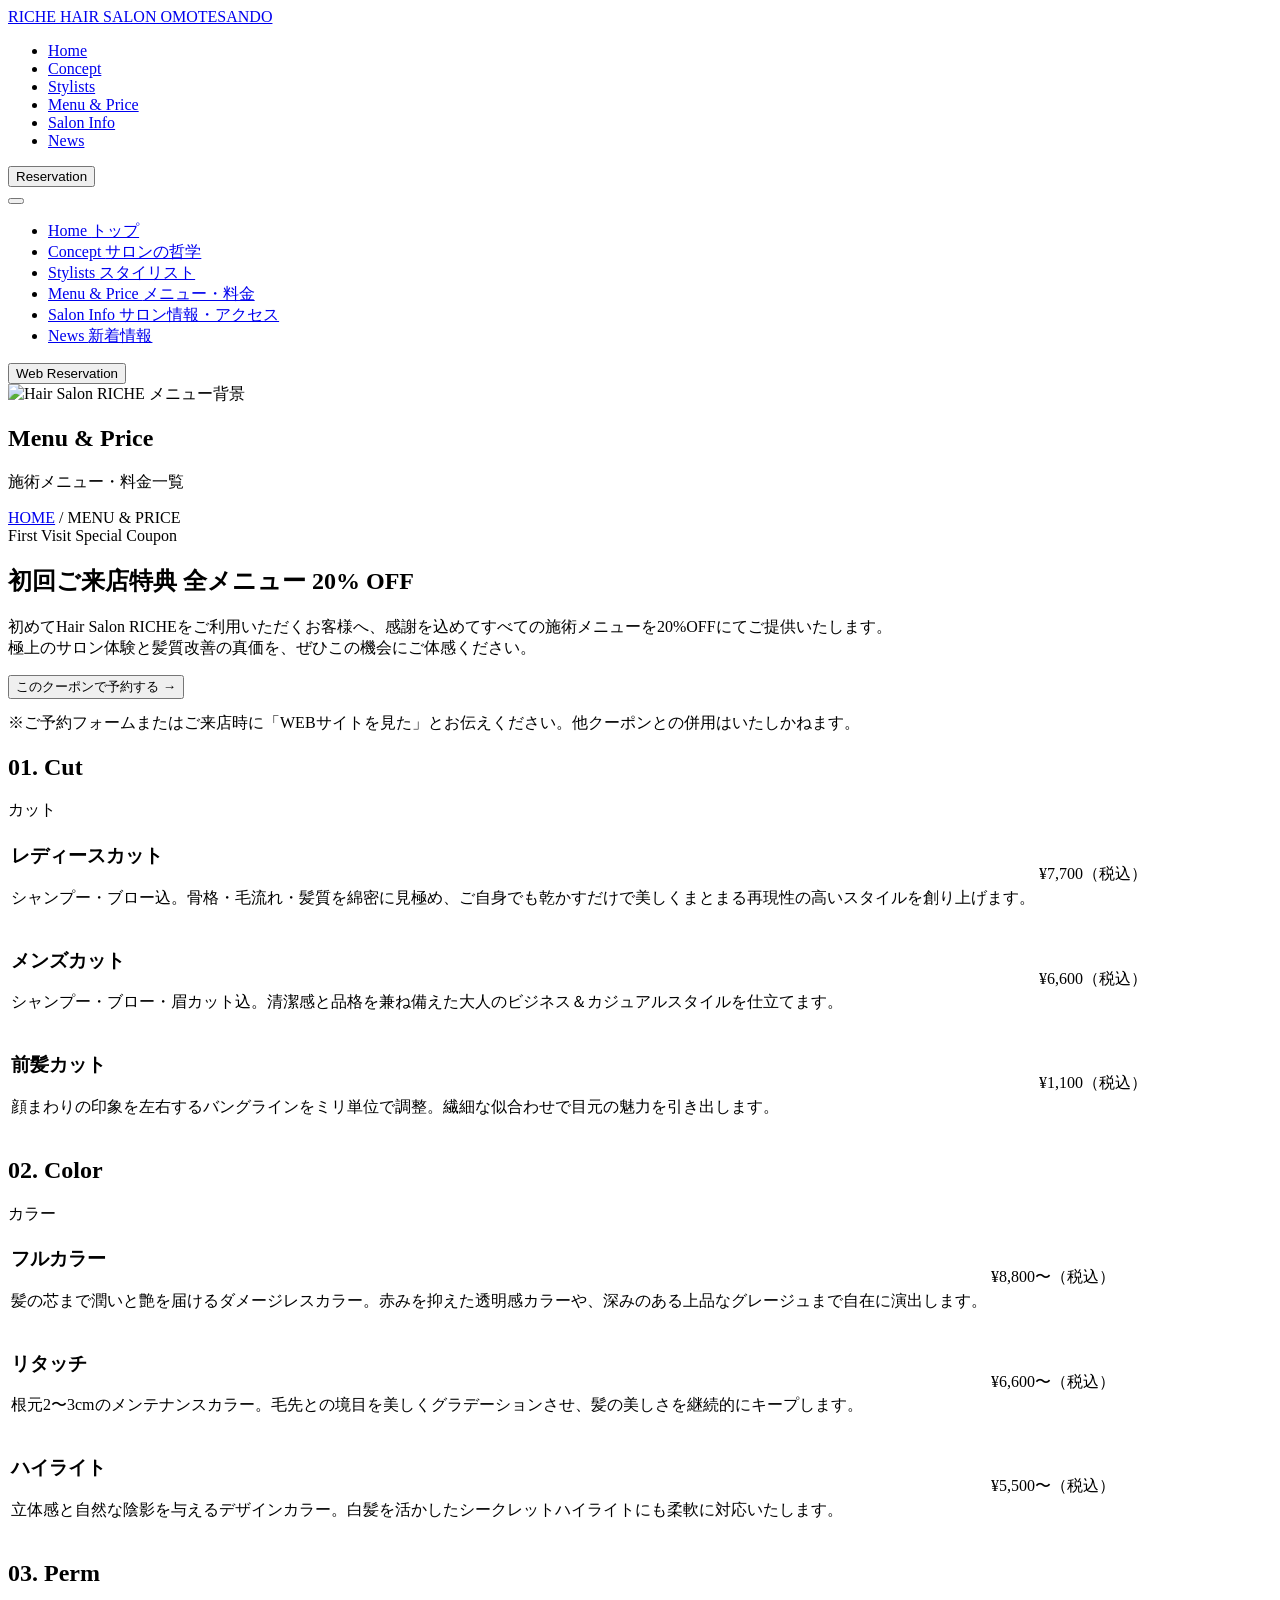
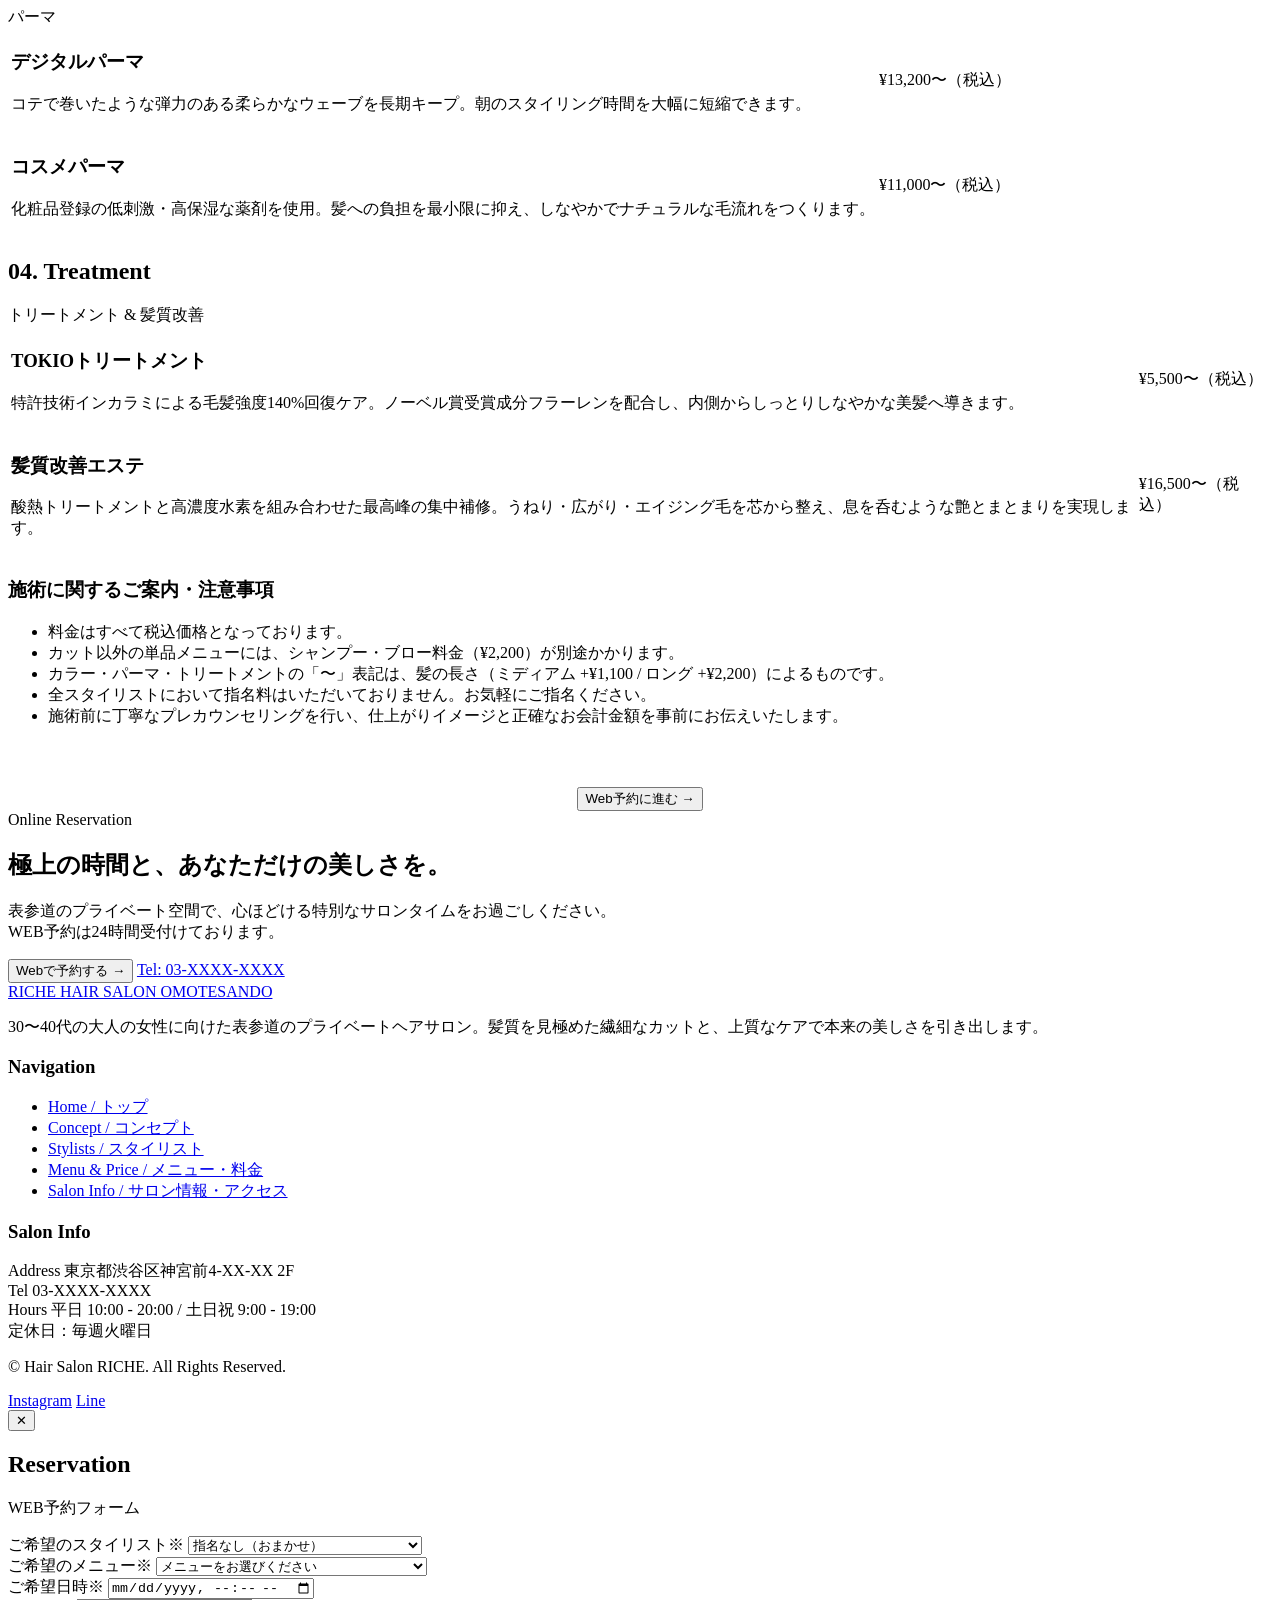
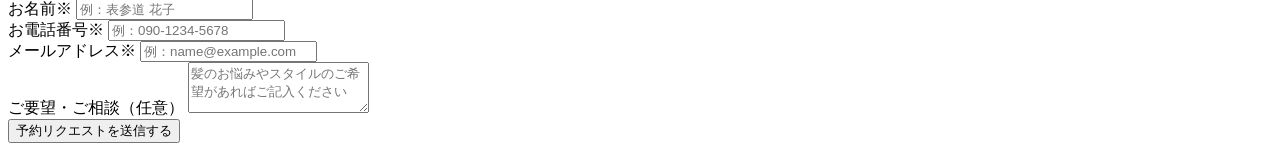
==== menu.html @ c1a80ff1 "Add files via upload" ====
<!DOCTYPE html>
<html lang="ja">
<head>
  <meta charset="UTF-8">
  <meta name="viewport" content="width=device-width, initial-scale=1.0">
  <title>Menu & Price（メニュー・料金） | Hair Salon RICHE 表参道</title>
  <meta name="description" content="表参道の美容サロン『Hair Salon RICHE』のメニュー・料金表です。レディースカット、透明感カラー、ダメージレスパーマ、髪質改善トリートメントなど。初回限定20%OFFクーポンをご用意しております。">

  <!-- Google Fonts -->
  <link rel="preconnect" href="https://fonts.googleapis.com">
  <link rel="preconnect" href="https://fonts.gstatic.com" crossorigin>
  <link href="https://fonts.googleapis.com/css2?family=Cormorant+Garamond:ital,wght@0,300;0,400;0,500;0,600;1,400&family=Noto+Serif+JP:wght@300;400;500;600&display=swap" rel="stylesheet">

  <!-- Stylesheet -->
  <link rel="stylesheet" href="css/style.css">
</head>
<body>

  <!-- Site Header -->
  <header class="site-header header-solid">
    <div class="container header-container">
      <a href="index.html" class="brand-logo" aria-label="Hair Salon RICHE トップページ">
        <span class="brand-name">RICHE</span>
        <span class="brand-location">HAIR SALON OMOTESANDO</span>
      </a>

      <!-- Desktop Nav -->
      <nav class="desktop-nav" aria-label="メインナビゲーション">
        <ul class="nav-list">
          <li><a href="index.html" class="nav-link">Home</a></li>
          <li><a href="index.html#concept" class="nav-link">Concept</a></li>
          <li><a href="index.html#stylists" class="nav-link">Stylists</a></li>
          <li><a href="menu.html" class="nav-link is-active">Menu & Price</a></li>
          <li><a href="salon.html" class="nav-link">Salon Info</a></li>
          <li><a href="index.html#news" class="nav-link">News</a></li>
        </ul>
        <button type="button" class="btn-header-reserve js-open-reserve">
          Reservation
        </button>
      </nav>

      <!-- Mobile Hamburger Button -->
      <button type="button" class="hamburger" aria-label="メニューを開く" aria-expanded="false">
        <span class="hamburger-line"></span>
        <span class="hamburger-line"></span>
        <span class="hamburger-line"></span>
      </button>
    </div>
  </header>

  <!-- Mobile Navigation Drawer -->
  <div class="mobile-nav" aria-label="モバイルナビゲーション">
    <ul class="mobile-nav-list">
      <li class="mobile-nav-item">
        <a href="index.html" class="mobile-nav-link">
          Home
          <span class="ja-sub">トップ</span>
        </a>
      </li>
      <li class="mobile-nav-item">
        <a href="index.html#concept" class="mobile-nav-link">
          Concept
          <span class="ja-sub">サロンの哲学</span>
        </a>
      </li>
      <li class="mobile-nav-item">
        <a href="index.html#stylists" class="mobile-nav-link">
          Stylists
          <span class="ja-sub">スタイリスト</span>
        </a>
      </li>
      <li class="mobile-nav-item">
        <a href="menu.html" class="mobile-nav-link">
          Menu & Price
          <span class="ja-sub">メニュー・料金</span>
        </a>
      </li>
      <li class="mobile-nav-item">
        <a href="salon.html" class="mobile-nav-link">
          Salon Info
          <span class="ja-sub">サロン情報・アクセス</span>
        </a>
      </li>
      <li class="mobile-nav-item">
        <a href="index.html#news" class="mobile-nav-link">
          News
          <span class="ja-sub">新着情報</span>
        </a>
      </li>
    </ul>
    <button type="button" class="btn-gold mobile-nav-reserve js-open-reserve">
      Web Reservation
    </button>
  </div>

  <main>
    <!-- Page Hero Header -->
    <section class="page-hero">
      <div class="page-hero-bg">
        <img src="https://images.unsplash.com/photo-1522337360788-8b13dee7a37e?auto=format&fit=crop&w=1920&q=80" alt="Hair Salon RICHE メニュー背景">
      </div>
      <div class="page-hero-overlay"></div>
      <div class="container page-hero-content">
        <h1 class="page-hero-title">Menu & Price</h1>
        <p class="page-hero-sub">施術メニュー・料金一覧</p>
        <div class="breadcrumb">
          <a href="index.html">HOME</a>
          <span class="breadcrumb-separator">/</span>
          <span>MENU & PRICE</span>
        </div>
      </div>
    </section>

    <!-- Main Content Section -->
    <section class="section">
      <div class="container-narrow">

        <!-- First Visit Coupon Banner -->
        <div class="coupon-banner reveal-on-scroll">
          <span class="coupon-tag">First Visit Special Coupon</span>
          <h2 class="coupon-title">
            初回ご来店特典 <span class="coupon-highlight">全メニュー 20% OFF</span>
          </h2>
          <p class="coupon-desc">
            初めてHair Salon RICHEをご利用いただくお客様へ、感謝を込めてすべての施術メニューを20%OFFにてご提供いたします。<br>
            極上のサロン体験と髪質改善の真価を、ぜひこの機会にご体感ください。
          </p>
          <button type="button" class="btn-gold js-open-reserve" data-menu="coupon-first">
            このクーポンで予約する <span class="btn-icon">→</span>
          </button>
          <p class="coupon-note" style="margin-top: 14px;">
            ※ご予約フォームまたはご来店時に「WEBサイトを見た」とお伝えください。他クーポンとの併用はいたしかねます。
          </p>
        </div>

        <!-- Category 1: CUT -->
        <div class="menu-category-block reveal-on-scroll">
          <div class="menu-category-header">
            <h2 class="menu-category-en">01. Cut</h2>
            <span class="menu-category-ja">カット</span>
          </div>
          <table class="menu-items-table">
            <tbody>
              <tr class="menu-item-row">
                <td class="menu-item-main">
                  <h3 class="menu-item-name">レディースカット</h3>
                  <p class="menu-item-desc">シャンプー・ブロー込。骨格・毛流れ・髪質を綿密に見極め、ご自身でも乾かすだけで美しくまとまる再現性の高いスタイルを創り上げます。</p>
                </td>
                <td class="menu-item-price-col">
                  <span class="menu-item-price">¥7,700</span><span class="menu-item-tax">（税込）</span>
                </td>
              </tr>
              <tr class="menu-item-row">
                <td class="menu-item-main">
                  <h3 class="menu-item-name">メンズカット</h3>
                  <p class="menu-item-desc">シャンプー・ブロー・眉カット込。清潔感と品格を兼ね備えた大人のビジネス＆カジュアルスタイルを仕立てます。</p>
                </td>
                <td class="menu-item-price-col">
                  <span class="menu-item-price">¥6,600</span><span class="menu-item-tax">（税込）</span>
                </td>
              </tr>
              <tr class="menu-item-row">
                <td class="menu-item-main">
                  <h3 class="menu-item-name">前髪カット</h3>
                  <p class="menu-item-desc">顔まわりの印象を左右するバングラインをミリ単位で調整。繊細な似合わせで目元の魅力を引き出します。</p>
                </td>
                <td class="menu-item-price-col">
                  <span class="menu-item-price">¥1,100</span><span class="menu-item-tax">（税込）</span>
                </td>
              </tr>
            </tbody>
          </table>
        </div>

        <!-- Category 2: COLOR -->
        <div class="menu-category-block reveal-on-scroll">
          <div class="menu-category-header">
            <h2 class="menu-category-en">02. Color</h2>
            <span class="menu-category-ja">カラー</span>
          </div>
          <table class="menu-items-table">
            <tbody>
              <tr class="menu-item-row">
                <td class="menu-item-main">
                  <h3 class="menu-item-name">フルカラー</h3>
                  <p class="menu-item-desc">髪の芯まで潤いと艶を届けるダメージレスカラー。赤みを抑えた透明感カラーや、深みのある上品なグレージュまで自在に演出します。</p>
                </td>
                <td class="menu-item-price-col">
                  <span class="menu-item-price">¥8,800〜</span><span class="menu-item-tax">（税込）</span>
                </td>
              </tr>
              <tr class="menu-item-row">
                <td class="menu-item-main">
                  <h3 class="menu-item-name">リタッチ</h3>
                  <p class="menu-item-desc">根元2〜3cmのメンテナンスカラー。毛先との境目を美しくグラデーションさせ、髪の美しさを継続的にキープします。</p>
                </td>
                <td class="menu-item-price-col">
                  <span class="menu-item-price">¥6,600〜</span><span class="menu-item-tax">（税込）</span>
                </td>
              </tr>
              <tr class="menu-item-row">
                <td class="menu-item-main">
                  <h3 class="menu-item-name">ハイライト</h3>
                  <p class="menu-item-desc">立体感と自然な陰影を与えるデザインカラー。白髪を活かしたシークレットハイライトにも柔軟に対応いたします。</p>
                </td>
                <td class="menu-item-price-col">
                  <span class="menu-item-price">¥5,500〜</span><span class="menu-item-tax">（税込）</span>
                </td>
              </tr>
            </tbody>
          </table>
        </div>

        <!-- Category 3: PERM -->
        <div class="menu-category-block reveal-on-scroll">
          <div class="menu-category-header">
            <h2 class="menu-category-en">03. Perm</h2>
            <span class="menu-category-ja">パーマ</span>
          </div>
          <table class="menu-items-table">
            <tbody>
              <tr class="menu-item-row">
                <td class="menu-item-main">
                  <h3 class="menu-item-name">デジタルパーマ</h3>
                  <p class="menu-item-desc">コテで巻いたような弾力のある柔らかなウェーブを長期キープ。朝のスタイリング時間を大幅に短縮できます。</p>
                </td>
                <td class="menu-item-price-col">
                  <span class="menu-item-price">¥13,200〜</span><span class="menu-item-tax">（税込）</span>
                </td>
              </tr>
              <tr class="menu-item-row">
                <td class="menu-item-main">
                  <h3 class="menu-item-name">コスメパーマ</h3>
                  <p class="menu-item-desc">化粧品登録の低刺激・高保湿な薬剤を使用。髪への負担を最小限に抑え、しなやかでナチュラルな毛流れをつくります。</p>
                </td>
                <td class="menu-item-price-col">
                  <span class="menu-item-price">¥11,000〜</span><span class="menu-item-tax">（税込）</span>
                </td>
              </tr>
            </tbody>
          </table>
        </div>

        <!-- Category 4: TREATMENT -->
        <div class="menu-category-block reveal-on-scroll">
          <div class="menu-category-header">
            <h2 class="menu-category-en">04. Treatment</h2>
            <span class="menu-category-ja">トリートメント & 髪質改善</span>
          </div>
          <table class="menu-items-table">
            <tbody>
              <tr class="menu-item-row">
                <td class="menu-item-main">
                  <h3 class="menu-item-name">TOKIOトリートメント</h3>
                  <p class="menu-item-desc">特許技術インカラミによる毛髪強度140%回復ケア。ノーベル賞受賞成分フラーレンを配合し、内側からしっとりしなやかな美髪へ導きます。</p>
                </td>
                <td class="menu-item-price-col">
                  <span class="menu-item-price">¥5,500〜</span><span class="menu-item-tax">（税込）</span>
                </td>
              </tr>
              <tr class="menu-item-row">
                <td class="menu-item-main">
                  <h3 class="menu-item-name">髪質改善エステ</h3>
                  <p class="menu-item-desc">酸熱トリートメントと高濃度水素を組み合わせた最高峰の集中補修。うねり・広がり・エイジング毛を芯から整え、息を呑むような艶とまとまりを実現します。</p>
                </td>
                <td class="menu-item-price-col">
                  <span class="menu-item-price">¥16,500〜</span><span class="menu-item-tax">（税込）</span>
                </td>
              </tr>
            </tbody>
          </table>
        </div>

        <!-- Additional Notes -->
        <div class="menu-notes-card reveal-on-scroll">
          <h3 class="menu-notes-title">施術に関するご案内・注意事項</h3>
          <ul class="menu-notes-list">
            <li class="menu-notes-item">料金はすべて税込価格となっております。</li>
            <li class="menu-notes-item">カット以外の単品メニューには、シャンプー・ブロー料金（¥2,200）が別途かかります。</li>
            <li class="menu-notes-item">カラー・パーマ・トリートメントの「〜」表記は、髪の長さ（ミディアム +¥1,100 / ロング +¥2,200）によるものです。</li>
            <li class="menu-notes-item">全スタイリストにおいて指名料はいただいておりません。お気軽にご指名ください。</li>
            <li class="menu-notes-item">施術前に丁寧なプレカウンセリングを行い、仕上がりイメージと正確なお会計金額を事前にお伝えいたします。</li>
          </ul>
        </div>

        <!-- Bottom Action CTA -->
        <div style="text-align: center; margin-top: 60px;" class="reveal-on-scroll">
          <button type="button" class="btn-gold js-open-reserve">
            Web予約に進む <span class="btn-icon">→</span>
          </button>
        </div>

      </div>
    </section>

    <!-- Reservation CTA Section -->
    <section class="cta-section" aria-label="ご予約案内">
      <div class="cta-bg-pattern" aria-hidden="true"></div>
      <div class="container reveal-on-scroll">
        <span class="cta-tag-en">Online Reservation</span>
        <h2 class="cta-title">極上の時間と、あなただけの美しさを。</h2>
        <p class="cta-lead">
          表参道のプライベート空間で、心ほどける特別なサロンタイムをお過ごしください。<br>
          WEB予約は24時間受付けております。
        </p>
        <div class="cta-buttons-group">
          <button type="button" class="btn-gold js-open-reserve">
            Webで予約する <span class="btn-icon">→</span>
          </button>
          <a href="tel:03-XXXX-XXXX" class="btn-outline-gold">
            Tel: 03-XXXX-XXXX
          </a>
        </div>
      </div>
    </section>
  </main>

  <!-- Site Footer -->
  <footer class="site-footer">
    <div class="container">
      <div class="footer-top">
        <div class="footer-brand">
          <a href="index.html" class="brand-logo">
            <span class="brand-name">RICHE</span>
            <span class="brand-location">HAIR SALON OMOTESANDO</span>
          </a>
          <p class="footer-desc">
            30〜40代の大人の女性に向けた表参道のプライベートヘアサロン。髪質を見極めた繊細なカットと、上質なケアで本来の美しさを引き出します。
          </p>
        </div>

        <div class="footer-nav">
          <h3 class="footer-col-title">Navigation</h3>
          <ul class="footer-nav-list">
            <li><a href="index.html" class="footer-nav-link">Home / トップ</a></li>
            <li><a href="index.html#concept" class="footer-nav-link">Concept / コンセプト</a></li>
            <li><a href="index.html#stylists" class="footer-nav-link">Stylists / スタイリスト</a></li>
            <li><a href="menu.html" class="footer-nav-link">Menu & Price / メニュー・料金</a></li>
            <li><a href="salon.html" class="footer-nav-link">Salon Info / サロン情報・アクセス</a></li>
          </ul>
        </div>

        <div class="footer-info">
          <h3 class="footer-col-title">Salon Info</h3>
          <div class="footer-info-list">
            <div class="footer-info-item">
              <span>Address</span>
              東京都渋谷区神宮前4-XX-XX 2F
            </div>
            <div class="footer-info-item">
              <span>Tel</span>
              03-XXXX-XXXX
            </div>
            <div class="footer-info-item">
              <span>Hours</span>
              平日 10:00 - 20:00 / 土日祝 9:00 - 19:00<br>
              定休日：毎週火曜日
            </div>
          </div>
        </div>
      </div>

      <div class="footer-bottom">
        <p class="footer-copyright">&copy; Hair Salon RICHE. All Rights Reserved.</p>
        <div class="footer-sns">
          <a href="#" class="footer-sns-link" target="_blank" rel="noopener noreferrer">Instagram</a>
          <a href="#" class="footer-sns-link" target="_blank" rel="noopener noreferrer">Line</a>
        </div>
      </div>
    </div>
  </footer>

  <!-- Reservation Modal -->
  <div id="reservationModal" class="modal-backdrop" aria-hidden="true" role="dialog" aria-modal="true" aria-labelledby="modalTitle">
    <div class="modal-content">
      <button type="button" class="modal-close-btn js-modal-close" aria-label="閉じる">✕</button>
      
      <div class="modal-header">
        <h2 id="modalTitle" class="modal-title-en">Reservation</h2>
        <p class="modal-subtitle">WEB予約フォーム</p>
      </div>

      <form id="reservationForm">
        <div class="modal-form-group">
          <label for="reserveStylist" class="modal-label">
            ご希望のスタイリスト<span class="required">※</span>
          </label>
          <select id="reserveStylist" class="modal-select" required>
            <option value="">指名なし（おまかせ）</option>
            <option value="tanaka">田中 翔（オーナースタイリスト）</option>
            <option value="suzuki">鈴木 あかり（トップスタイリスト）</option>
            <option value="sasaki">佐々木 遥（カラーリスト）</option>
          </select>
        </div>

        <div class="modal-form-group">
          <label for="reserveMenu" class="modal-label">
            ご希望のメニュー<span class="required">※</span>
          </label>
          <select id="reserveMenu" class="modal-select" required>
            <option value="">メニューをお選びください</option>
            <option value="coupon-first">【初回限定】全メニュー20%OFFクーポン</option>
            <option value="cut-ladies">レディースカット ¥7,700</option>
            <option value="cut-mens">メンズカット ¥6,600</option>
            <option value="cut-bangs">前髪カット ¥1,100</option>
            <option value="color-full">フルカラー ¥8,800〜</option>
            <option value="color-retouch">リタッチカラー ¥6,600〜</option>
            <option value="color-highlight">ハイライト ¥5,500〜</option>
            <option value="perm-digital">デジタルパーマ ¥13,200〜</option>
            <option value="perm-cosme">コスメパーマ ¥11,000〜</option>
            <option value="treatment-tokio">TOKIOトリートメント ¥5,500〜</option>
            <option value="treatment-hair">髪質改善トリートメント ¥16,500〜</option>
          </select>
        </div>

        <div class="modal-form-group">
          <label for="reserveDate" class="modal-label">
            ご希望日時<span class="required">※</span>
          </label>
          <input type="datetime-local" id="reserveDate" class="modal-input" required>
        </div>

        <div class="modal-form-group">
          <label for="reserveName" class="modal-label">
            お名前<span class="required">※</span>
          </label>
          <input type="text" id="reserveName" class="modal-input" placeholder="例：表参道 花子" required>
        </div>

        <div class="modal-form-group">
          <label for="reserveTel" class="modal-label">
            お電話番号<span class="required">※</span>
          </label>
          <input type="tel" id="reserveTel" class="modal-input" placeholder="例：090-1234-5678" required>
        </div>

        <div class="modal-form-group">
          <label for="reserveEmail" class="modal-label">
            メールアドレス<span class="required">※</span>
          </label>
          <input type="email" id="reserveEmail" class="modal-input" placeholder="例：name@example.com" required>
        </div>

        <div class="modal-form-group">
          <label for="reserveNote" class="modal-label">ご要望・ご相談（任意）</label>
          <textarea id="reserveNote" class="modal-textarea" rows="3" placeholder="髪のお悩みやスタイルのご希望があればご記入ください"></textarea>
        </div>

        <button type="submit" class="btn-gold modal-submit-btn">
          予約リクエストを送信する
        </button>
      </form>
    </div>
  </div>

  <!-- JavaScript -->
  <script src="js/main.js"></script>
</body>
</html>
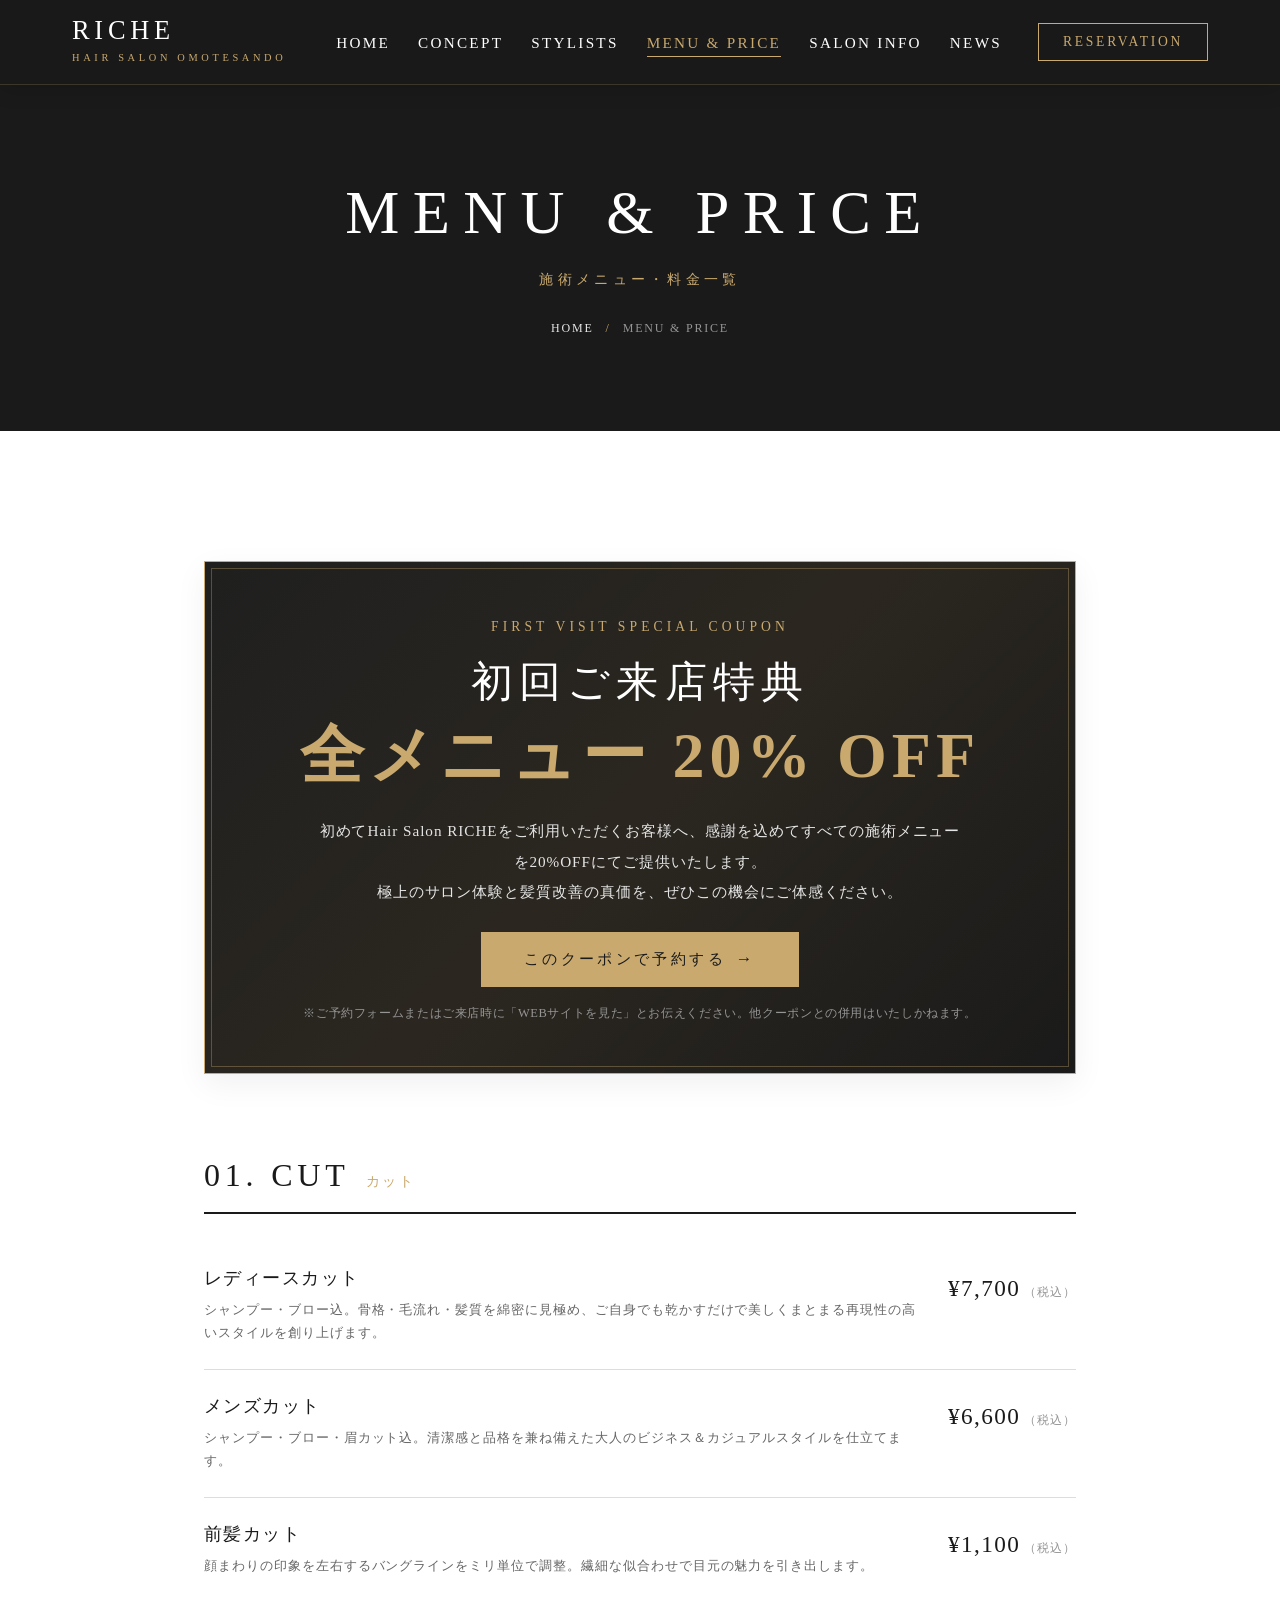
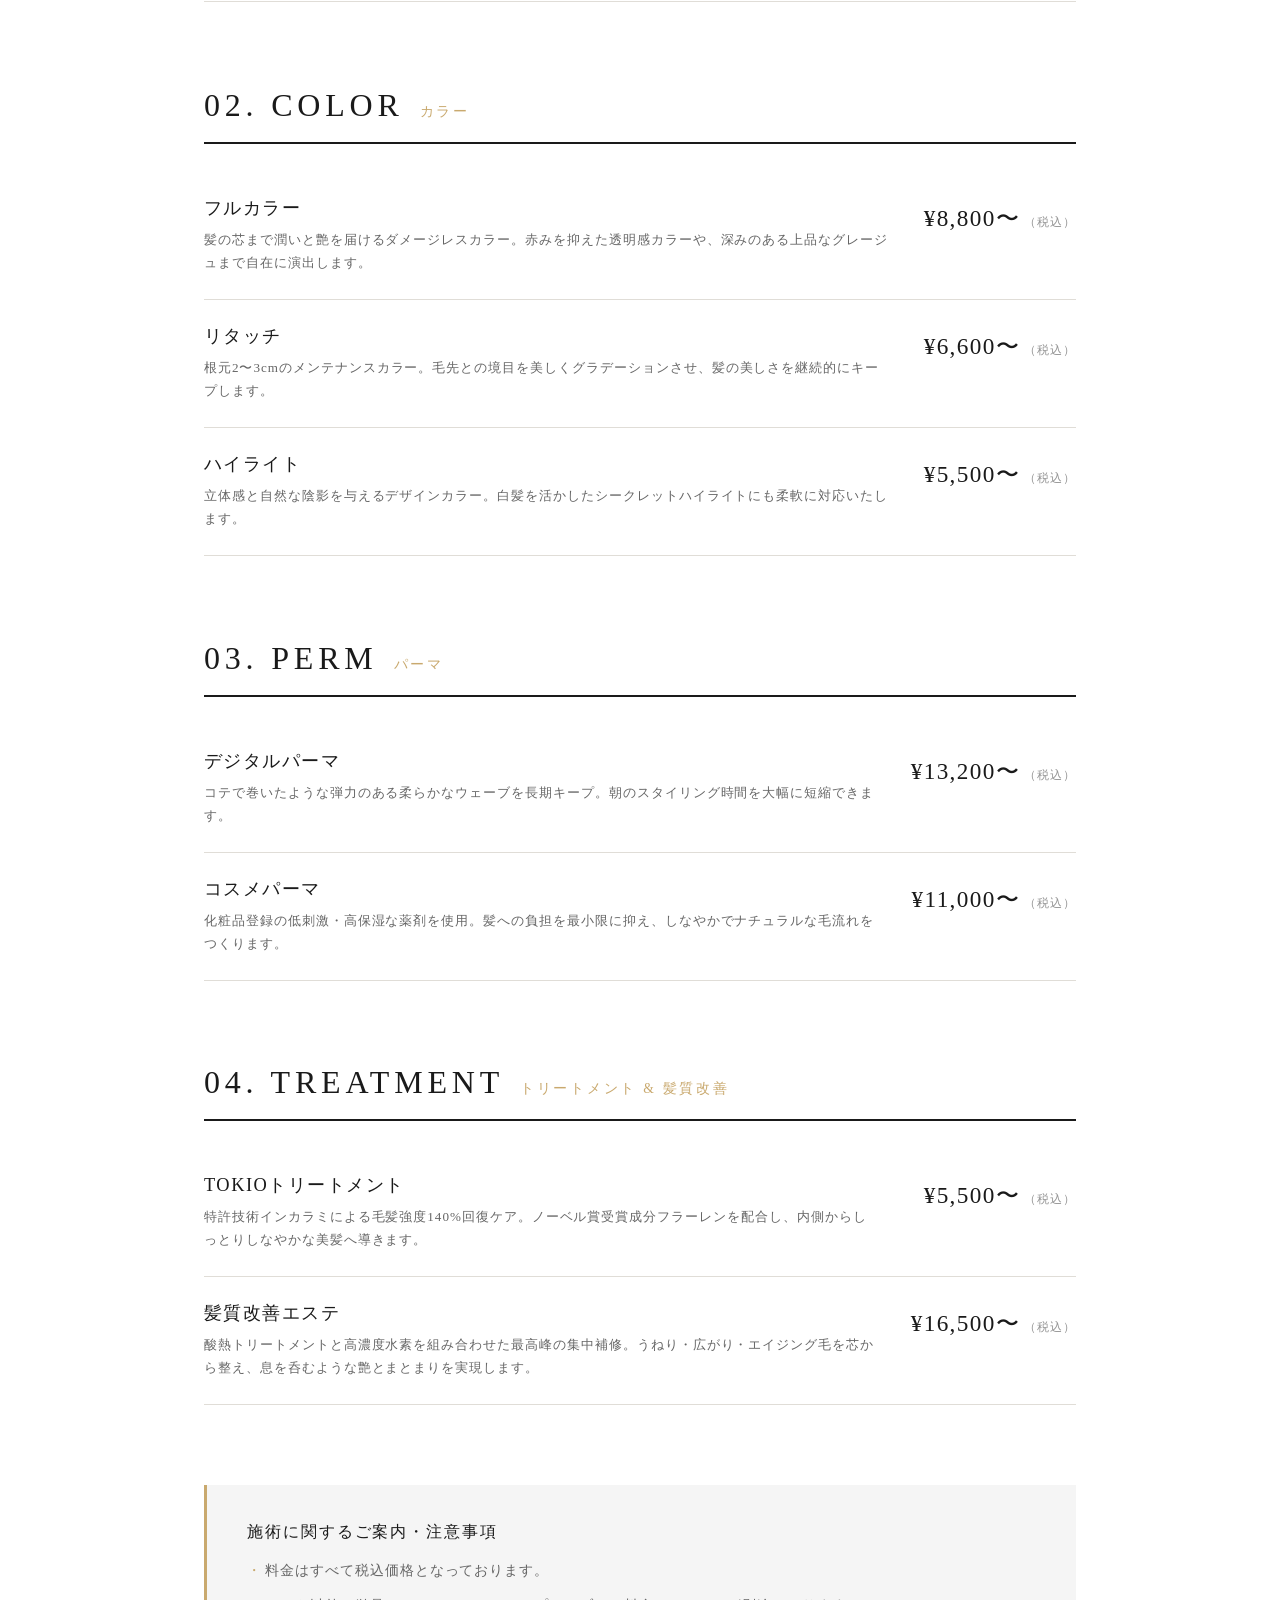
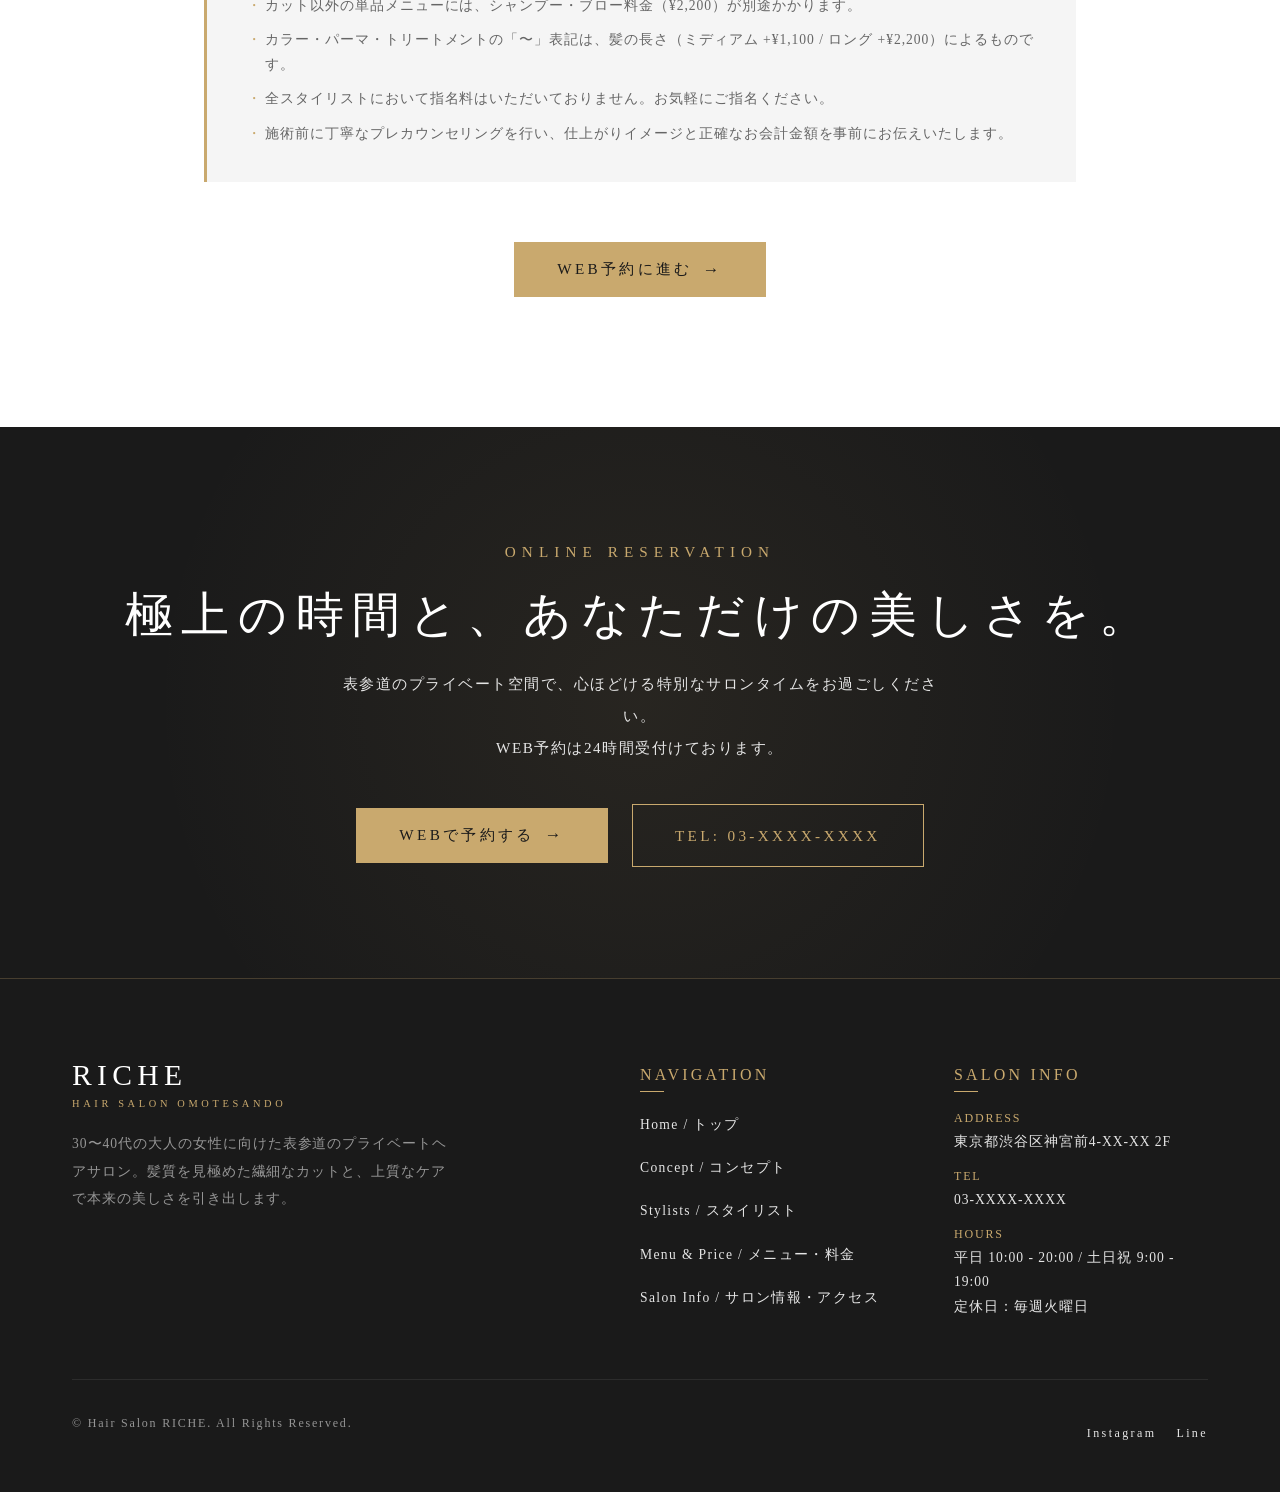
==== commit 34c15b8a: "Add files via upload" ====
--- a/menu.html
+++ b/menu.html
@@ -12,7 +12,7 @@
   <link href="https://fonts.googleapis.com/css2?family=Cormorant+Garamond:ital,wght@0,300;0,400;0,500;0,600;1,400&family=Noto+Serif+JP:wght@300;400;500;600&display=swap" rel="stylesheet">
 
   <!-- Stylesheet -->
-  <link rel="stylesheet" href="css/style.css">
+  <link rel="stylesheet" href="style.css">
 </head>
 <body>
 
@@ -454,6 +454,6 @@
   </div>
 
   <!-- JavaScript -->
-  <script src="js/main.js"></script>
+  <script src="main.js"></script>
 </body>
 </html>
--- a/style.css
+++ b/style.css
@@ -0,0 +1,2127 @@
+@charset "UTF-8";
+
+/* ==========================================================================
+   Hair Salon RICHE (表参道) - Style Sheet
+   Luxury, Sophisticated & Minimalist Aesthetic
+   ========================================================================== */
+
+/* --------------------------------------------------
+   CSS Variables / Design Tokens
+   -------------------------------------------------- */
+:root {
+  /* Colors */
+  --color-black: #1A1A1A;
+  --color-dark-surface: #242424;
+  --color-dark-elevated: #2D2D2D;
+  --color-gold: #C9A96E;
+  --color-gold-hover: #DFCA9B;
+  --color-gold-dark: #A6864B;
+  --color-gold-subtle: rgba(201, 169, 110, 0.12);
+  --color-white: #FFFFFF;
+  --color-offwhite: #FAFAFA;
+  --color-gray-bg: #F5F5F5;
+  --color-gray-light: #EBEBEB;
+  --color-gray-border: #E0DDD7;
+  
+  --color-text-main: #2A2A2A;
+  --color-text-sub: #666666;
+  --color-text-muted: #959595;
+  --color-text-light: #E5E5E5;
+
+  /* Fonts */
+  --font-serif: 'Noto Serif JP', 'Yu Mincho', 'YuMincho', serif;
+  --font-en: 'Cormorant Garamond', 'Cinzel', 'Times New Roman', serif;
+  --font-sans: -apple-system, BlinkMacSystemFont, "Segoe UI", Roboto, "Helvetica Neue", sans-serif;
+
+  /* Spacing */
+  --section-padding-pc: 130px 0;
+  --section-padding-sp: 75px 0;
+  --container-max-width: 1200px;
+  --container-narrow: 920px;
+
+  /* Transitions */
+  --transition-fast: 0.25s cubic-bezier(0.25, 1, 0.5, 1);
+  --transition-normal: 0.4s cubic-bezier(0.16, 1, 0.3, 1);
+  --transition-slow: 0.7s cubic-bezier(0.16, 1, 0.3, 1);
+
+  /* Elevation */
+  --shadow-subtle: 0 4px 20px rgba(0, 0, 0, 0.04);
+  --shadow-card: 0 10px 30px rgba(0, 0, 0, 0.06);
+  --shadow-elevated: 0 20px 40px rgba(0, 0, 0, 0.12);
+}
+
+/* --------------------------------------------------
+   Reset & Base Styles
+   -------------------------------------------------- */
+*, *::before, *::after {
+  box-sizing: border-box;
+  margin: 0;
+  padding: 0;
+}
+
+html {
+  font-size: 16px;
+  scroll-behavior: smooth;
+  -webkit-font-smoothing: antialiased;
+  -moz-osx-font-smoothing: grayscale;
+}
+
+body {
+  font-family: var(--font-serif);
+  font-weight: 400;
+  color: var(--color-text-main);
+  background-color: var(--color-white);
+  line-height: 1.95;
+  letter-spacing: 0.06em;
+  overflow-x: hidden;
+  position: relative;
+}
+
+/* Typography elements */
+h1, h2, h3, h4, h5, h6 {
+  font-family: var(--font-serif);
+  font-weight: 500;
+  letter-spacing: 0.08em;
+  line-height: 1.4;
+  color: var(--color-black);
+}
+
+p {
+  margin-bottom: 1.25rem;
+}
+p:last-child {
+  margin-bottom: 0;
+}
+
+a {
+  color: inherit;
+  text-decoration: none;
+  transition: var(--transition-normal);
+}
+
+img {
+  max-width: 100%;
+  height: auto;
+  display: block;
+  object-fit: cover;
+}
+
+button {
+  font-family: inherit;
+  border: none;
+  background: none;
+  cursor: pointer;
+  outline: none;
+}
+
+ul, ol {
+  list-style: none;
+}
+
+/* --------------------------------------------------
+   Layout Utilities
+   -------------------------------------------------- */
+.container {
+  width: 100%;
+  max-width: var(--container-max-width);
+  margin-left: auto;
+  margin-right: auto;
+  padding-left: 32px;
+  padding-right: 32px;
+}
+
+.container-narrow {
+  width: 100%;
+  max-width: var(--container-narrow);
+  margin-left: auto;
+  margin-right: auto;
+  padding-left: 24px;
+  padding-right: 24px;
+}
+
+.section {
+  padding: var(--section-padding-pc);
+  position: relative;
+}
+
+.bg-dark {
+  background-color: var(--color-black);
+  color: var(--color-white);
+}
+
+.bg-gray {
+  background-color: var(--color-gray-bg);
+}
+
+.bg-offwhite {
+  background-color: var(--color-offwhite);
+}
+
+/* --------------------------------------------------
+   Section Header & Typography Accents
+   -------------------------------------------------- */
+.section-header {
+  text-align: center;
+  margin-bottom: 70px;
+  position: relative;
+}
+
+.section-watermark {
+  position: absolute;
+  top: 50%;
+  left: 50%;
+  transform: translate(-50%, -60%);
+  font-family: var(--font-en);
+  font-size: clamp(4rem, 10vw, 8rem);
+  font-weight: 300;
+  letter-spacing: 0.15em;
+  color: rgba(201, 169, 110, 0.07);
+  white-space: nowrap;
+  pointer-events: none;
+  user-select: none;
+  z-index: 1;
+}
+
+.bg-dark .section-watermark {
+  color: rgba(201, 169, 110, 0.05);
+}
+
+.section-title-en {
+  font-family: var(--font-en);
+  font-size: clamp(2.2rem, 4vw, 3.2rem);
+  font-weight: 400;
+  letter-spacing: 0.22em;
+  text-transform: uppercase;
+  color: var(--color-black);
+  position: relative;
+  z-index: 2;
+  margin-bottom: 6px;
+}
+
+.bg-dark .section-title-en {
+  color: var(--color-white);
+}
+
+.section-subtitle-ja {
+  font-size: 0.85rem;
+  letter-spacing: 0.25em;
+  color: var(--color-gold);
+  font-weight: 400;
+  position: relative;
+  z-index: 2;
+  display: block;
+}
+
+.section-divider {
+  width: 44px;
+  height: 1px;
+  background-color: var(--color-gold);
+  margin: 18px auto 0;
+  position: relative;
+  z-index: 2;
+}
+
+/* --------------------------------------------------
+   Header & Navigation
+   -------------------------------------------------- */
+.site-header {
+  position: fixed;
+  top: 0;
+  left: 0;
+  width: 100%;
+  z-index: 1100;
+  padding: 24px 0;
+  transition: all var(--transition-normal);
+  background-color: transparent;
+}
+
+.site-header.is-scrolled,
+.site-header.header-solid {
+  padding: 16px 0;
+  background-color: rgba(26, 26, 26, 0.95);
+  backdrop-filter: blur(10px);
+  -webkit-backdrop-filter: blur(10px);
+  border-bottom: 1px solid rgba(201, 169, 110, 0.2);
+  box-shadow: 0 4px 20px rgba(0, 0, 0, 0.15);
+}
+
+.header-container {
+  display: flex;
+  align-items: center;
+  justify-content: space-between;
+}
+
+/* Brand Logo */
+.brand-logo {
+  display: flex;
+  flex-direction: column;
+  z-index: 1001;
+}
+
+.brand-name {
+  font-family: var(--font-en);
+  font-size: 1.65rem;
+  font-weight: 500;
+  letter-spacing: 0.18em;
+  color: var(--color-white);
+  line-height: 1.1;
+  text-transform: uppercase;
+}
+
+.brand-location {
+  font-family: var(--font-en);
+  font-size: 0.65rem;
+  letter-spacing: 0.35em;
+  color: var(--color-gold);
+  margin-top: 3px;
+  text-transform: uppercase;
+}
+
+/* Light header override for pages without dark hero */
+.site-header.header-light:not(.is-scrolled) .brand-name {
+  color: var(--color-black);
+}
+
+.site-header.header-light:not(.is-scrolled) .nav-link {
+  color: var(--color-black);
+}
+
+.site-header.header-light:not(.is-scrolled) .hamburger-line {
+  background-color: var(--color-black);
+}
+
+/* Desktop Nav */
+.desktop-nav {
+  display: flex;
+  align-items: center;
+  gap: 36px;
+}
+
+.nav-list {
+  display: flex;
+  align-items: center;
+  gap: 28px;
+}
+
+.nav-link {
+  font-family: var(--font-en);
+  font-size: 0.95rem;
+  font-weight: 400;
+  letter-spacing: 0.15em;
+  color: var(--color-white);
+  text-transform: uppercase;
+  position: relative;
+  padding: 6px 0;
+  transition: color var(--transition-fast);
+}
+
+.nav-link::after {
+  content: '';
+  position: absolute;
+  bottom: 0;
+  left: 0;
+  width: 100%;
+  height: 1px;
+  background-color: var(--color-gold);
+  transform: scaleX(0);
+  transform-origin: right center;
+  transition: transform var(--transition-normal);
+}
+
+.nav-link:hover::after,
+.nav-link.is-active::after {
+  transform: scaleX(1);
+  transform-origin: left center;
+}
+
+.nav-link:hover,
+.nav-link.is-active {
+  color: var(--color-gold);
+}
+
+/* Header Reserve Button */
+.btn-header-reserve {
+  display: inline-flex;
+  align-items: center;
+  justify-content: center;
+  padding: 10px 24px;
+  border: 1px solid var(--color-gold);
+  color: var(--color-gold);
+  font-family: var(--font-en);
+  font-size: 0.85rem;
+  letter-spacing: 0.2em;
+  text-transform: uppercase;
+  position: relative;
+  overflow: hidden;
+  transition: all var(--transition-normal);
+}
+
+.btn-header-reserve::before {
+  content: '';
+  position: absolute;
+  top: 0;
+  left: 0;
+  width: 100%;
+  height: 100%;
+  background-color: var(--color-gold);
+  transform: translateY(100%);
+  transition: transform var(--transition-normal);
+  z-index: -1;
+}
+
+.btn-header-reserve:hover {
+  color: var(--color-black);
+}
+
+.btn-header-reserve:hover::before {
+  transform: translateY(0);
+}
+
+/* Hamburger Button */
+.hamburger {
+  display: none;
+  flex-direction: column;
+  justify-content: space-between;
+  width: 28px;
+  height: 20px;
+  background: transparent;
+  border: none;
+  cursor: pointer;
+  z-index: 1100;
+  padding: 0;
+}
+
+.hamburger-line {
+  display: block;
+  width: 100%;
+  height: 1.5px;
+  background-color: var(--color-white);
+  transition: transform var(--transition-normal), opacity var(--transition-fast);
+  transform-origin: center;
+}
+
+.hamburger.is-active .hamburger-line:nth-child(1) {
+  transform: translateY(9px) rotate(45deg);
+  background-color: var(--color-gold);
+}
+
+.hamburger.is-active .hamburger-line:nth-child(2) {
+  opacity: 0;
+}
+
+.hamburger.is-active .hamburger-line:nth-child(3) {
+  transform: translateY(-9.5px) rotate(-45deg);
+  background-color: var(--color-gold);
+}
+
+/* Mobile Nav Drawer */
+.mobile-nav {
+  position: fixed;
+  top: 0;
+  left: 0;
+  width: 100%;
+  height: 100vh;
+  height: 100dvh;
+  background-color: rgba(26, 26, 26, 0.98);
+  backdrop-filter: blur(16px);
+  -webkit-backdrop-filter: blur(16px);
+  z-index: 1050;
+  display: flex;
+  flex-direction: column;
+  justify-content: center;
+  align-items: center;
+  opacity: 0;
+  visibility: hidden;
+  transition: opacity var(--transition-normal), visibility var(--transition-normal);
+  padding: 80px 24px 40px;
+  overflow-y: auto;
+  -webkit-overflow-scrolling: touch;
+}
+
+.mobile-nav.is-open {
+  opacity: 1;
+  visibility: visible;
+}
+
+.mobile-nav-list {
+  display: flex;
+  flex-direction: column;
+  align-items: center;
+  gap: 28px;
+  text-align: center;
+  margin-bottom: 40px;
+}
+
+.mobile-nav-item {
+  transform: translateY(20px);
+  opacity: 0;
+  transition: transform var(--transition-normal), opacity var(--transition-normal);
+}
+
+.mobile-nav.is-open .mobile-nav-item {
+  transform: translateY(0);
+  opacity: 1;
+}
+
+/* Stagger animation for mobile nav items */
+.mobile-nav.is-open .mobile-nav-item:nth-child(1) { transition-delay: 0.1s; }
+.mobile-nav.is-open .mobile-nav-item:nth-child(2) { transition-delay: 0.15s; }
+.mobile-nav.is-open .mobile-nav-item:nth-child(3) { transition-delay: 0.2s; }
+.mobile-nav.is-open .mobile-nav-item:nth-child(4) { transition-delay: 0.25s; }
+.mobile-nav.is-open .mobile-nav-item:nth-child(5) { transition-delay: 0.3s; }
+
+.mobile-nav-link {
+  font-family: var(--font-en);
+  font-size: 1.35rem;
+  letter-spacing: 0.2em;
+  color: var(--color-white);
+  text-transform: uppercase;
+  display: block;
+  padding: 8px 0;
+}
+
+.mobile-nav-link .ja-sub {
+  display: block;
+  font-family: var(--font-serif);
+  font-size: 0.75rem;
+  color: var(--color-gold);
+  letter-spacing: 0.15em;
+  margin-top: 4px;
+}
+
+.mobile-nav-link:hover {
+  color: var(--color-gold);
+}
+
+.mobile-nav-reserve {
+  width: 220px;
+  text-align: center;
+  padding: 14px 0;
+}
+
+/* --------------------------------------------------
+   Hero Section (Top Page)
+   -------------------------------------------------- */
+.hero-section {
+  position: relative;
+  height: 100vh;
+  min-height: 650px;
+  display: flex;
+  align-items: center;
+  justify-content: center;
+  overflow: hidden;
+  color: var(--color-white);
+}
+
+.hero-bg {
+  position: absolute;
+  top: 0;
+  left: 0;
+  width: 100%;
+  height: 100%;
+  z-index: 1;
+}
+
+.hero-bg img {
+  width: 100%;
+  height: 100%;
+  object-fit: cover;
+  transform: scale(1.05);
+  animation: heroKenBurns 18s ease-out infinite alternate;
+}
+
+@keyframes heroKenBurns {
+  0% { transform: scale(1.02); }
+  100% { transform: scale(1.1); }
+}
+
+.hero-overlay {
+  position: absolute;
+  top: 0;
+  left: 0;
+  width: 100%;
+  height: 100%;
+  background: linear-gradient(
+    180deg,
+    rgba(26, 26, 26, 0.55) 0%,
+    rgba(26, 26, 26, 0.4) 50%,
+    rgba(26, 26, 26, 0.75) 100%
+  );
+  z-index: 2;
+}
+
+.hero-content {
+  position: relative;
+  z-index: 3;
+  text-align: center;
+  max-width: 800px;
+  padding: 0 20px;
+}
+
+.hero-lead-en {
+  font-family: var(--font-en);
+  font-size: clamp(0.85rem, 1.8vw, 1.1rem);
+  letter-spacing: 0.45em;
+  color: var(--color-gold);
+  text-transform: uppercase;
+  margin-bottom: 24px;
+  display: block;
+}
+
+.hero-catchphrase {
+  font-family: var(--font-serif);
+  font-size: clamp(2.2rem, 5.5vw, 4.2rem);
+  font-weight: 400;
+  line-height: 1.5;
+  letter-spacing: 0.18em;
+  color: var(--color-white);
+  margin-bottom: 28px;
+  text-shadow: 0 2px 20px rgba(0, 0, 0, 0.4);
+}
+
+.hero-subtext {
+  font-size: clamp(0.9rem, 1.5vw, 1.05rem);
+  color: rgba(255, 255, 255, 0.9);
+  letter-spacing: 0.12em;
+  line-height: 2.1;
+  font-weight: 300;
+  margin-bottom: 40px;
+}
+
+.hero-actions {
+  display: flex;
+  align-items: center;
+  justify-content: center;
+  gap: 20px;
+}
+
+/* Scroll Down Indicator */
+.hero-scroll {
+  position: absolute;
+  bottom: 36px;
+  left: 50%;
+  transform: translateX(-50%);
+  z-index: 3;
+  display: flex;
+  flex-direction: column;
+  align-items: center;
+  gap: 12px;
+}
+
+.hero-scroll-text {
+  font-family: var(--font-en);
+  font-size: 0.75rem;
+  letter-spacing: 0.3em;
+  color: var(--color-gold);
+  text-transform: uppercase;
+}
+
+.hero-scroll-line {
+  width: 1px;
+  height: 50px;
+  background-color: rgba(201, 169, 110, 0.3);
+  position: relative;
+  overflow: hidden;
+}
+
+.hero-scroll-line::after {
+  content: '';
+  position: absolute;
+  top: 0;
+  left: 0;
+  width: 100%;
+  height: 100%;
+  background-color: var(--color-gold);
+  animation: scrollDown 2.2s cubic-bezier(0.65, 0, 0.35, 1) infinite;
+}
+
+@keyframes scrollDown {
+  0% { transform: translateY(-100%); }
+  50% { transform: translateY(0); }
+  100% { transform: translateY(100%); }
+}
+
+/* --------------------------------------------------
+   Page Header (Sub Pages: Menu, Salon)
+   -------------------------------------------------- */
+.page-hero {
+  position: relative;
+  padding: 170px 0 90px;
+  background-color: var(--color-black);
+  color: var(--color-white);
+  text-align: center;
+  overflow: hidden;
+}
+
+.page-hero-bg {
+  position: absolute;
+  top: 0;
+  left: 0;
+  width: 100%;
+  height: 100%;
+  opacity: 0.28;
+  z-index: 1;
+}
+
+.page-hero-bg img {
+  width: 100%;
+  height: 100%;
+  object-fit: cover;
+  filter: grayscale(30%);
+}
+
+.page-hero-overlay {
+  position: absolute;
+  top: 0;
+  left: 0;
+  width: 100%;
+  height: 100%;
+  background: radial-gradient(circle, rgba(26,26,26,0.6) 0%, rgba(26,26,26,0.95) 100%);
+  z-index: 2;
+}
+
+.page-hero-content {
+  position: relative;
+  z-index: 3;
+}
+
+.page-hero-title {
+  font-family: var(--font-en);
+  font-size: clamp(2.5rem, 5vw, 3.8rem);
+  font-weight: 400;
+  letter-spacing: 0.22em;
+  text-transform: uppercase;
+  color: var(--color-white);
+  margin-bottom: 10px;
+}
+
+.page-hero-sub {
+  font-size: 0.9rem;
+  letter-spacing: 0.3em;
+  color: var(--color-gold);
+}
+
+.breadcrumb {
+  margin-top: 24px;
+  display: flex;
+  align-items: center;
+  justify-content: center;
+  gap: 12px;
+  font-size: 0.75rem;
+  letter-spacing: 0.15em;
+  color: var(--color-text-muted);
+}
+
+.breadcrumb a {
+  color: var(--color-text-light);
+  transition: color var(--transition-fast);
+}
+
+.breadcrumb a:hover {
+  color: var(--color-gold);
+}
+
+.breadcrumb-separator {
+  color: var(--color-gold);
+}
+
+/* --------------------------------------------------
+   Concept Section
+   -------------------------------------------------- */
+.concept-grid {
+  display: grid;
+  grid-template-columns: 1fr 1fr;
+  gap: 80px;
+  align-items: center;
+}
+
+.concept-image-wrapper {
+  position: relative;
+  padding: 20px;
+}
+
+.concept-image-frame {
+  position: absolute;
+  top: 0;
+  left: 0;
+  width: calc(100% - 40px);
+  height: calc(100% - 40px);
+  border: 1px solid var(--color-gold);
+  z-index: 1;
+  pointer-events: none;
+}
+
+.concept-image {
+  position: relative;
+  z-index: 2;
+  overflow: hidden;
+  box-shadow: var(--shadow-card);
+}
+
+.concept-image img {
+  width: 100%;
+  height: 520px;
+  object-fit: cover;
+  transition: transform var(--transition-slow);
+}
+
+.concept-image-wrapper:hover .concept-image img {
+  transform: scale(1.03);
+}
+
+.concept-content {
+  padding-right: 20px;
+}
+
+.concept-tagline {
+  font-family: var(--font-serif);
+  font-size: clamp(1.6rem, 2.8vw, 2.2rem);
+  font-weight: 400;
+  line-height: 1.6;
+  letter-spacing: 0.14em;
+  color: var(--color-black);
+  margin-bottom: 32px;
+  position: relative;
+}
+
+.concept-tagline::after {
+  content: '';
+  display: block;
+  width: 50px;
+  height: 1px;
+  background-color: var(--color-gold);
+  margin-top: 20px;
+}
+
+.concept-philosophy {
+  font-size: 1rem;
+  line-height: 2.2;
+  color: var(--color-text-main);
+  margin-bottom: 24px;
+}
+
+.concept-features {
+  margin-top: 36px;
+  display: grid;
+  grid-template-columns: 1fr 1fr;
+  gap: 24px;
+}
+
+.concept-feature-item {
+  border-left: 2px solid var(--color-gold);
+  padding-left: 16px;
+}
+
+.concept-feature-title {
+  font-family: var(--font-en);
+  font-size: 1.05rem;
+  letter-spacing: 0.12em;
+  color: var(--color-black);
+  margin-bottom: 4px;
+}
+
+.concept-feature-desc {
+  font-size: 0.82rem;
+  color: var(--color-text-sub);
+  line-height: 1.8;
+  margin-bottom: 0;
+}
+
+/* --------------------------------------------------
+   Stylists Section
+   -------------------------------------------------- */
+.stylists-grid {
+  display: grid;
+  grid-template-columns: repeat(3, 1fr);
+  gap: 36px;
+}
+
+.stylist-card {
+  background-color: var(--color-white);
+  border: 1px solid var(--color-gray-border);
+  transition: transform var(--transition-normal), box-shadow var(--transition-normal), border-color var(--transition-normal);
+  display: flex;
+  flex-direction: column;
+  position: relative;
+}
+
+.stylist-card:hover {
+  transform: translateY(-8px);
+  box-shadow: var(--shadow-card);
+  border-color: var(--color-gold);
+}
+
+.stylist-image-box {
+  position: relative;
+  overflow: hidden;
+  aspect-ratio: 3 / 4;
+  background-color: var(--color-gray-bg);
+}
+
+.stylist-image-box img {
+  width: 100%;
+  height: 100%;
+  object-fit: cover;
+  object-position: center 20%;
+  transition: transform var(--transition-slow), filter var(--transition-normal);
+}
+
+.stylist-card:hover .stylist-image-box img {
+  transform: scale(1.05);
+}
+
+.stylist-role-badge {
+  position: absolute;
+  top: 16px;
+  left: 16px;
+  background-color: rgba(26, 26, 26, 0.85);
+  color: var(--color-gold);
+  font-family: var(--font-en);
+  font-size: 0.75rem;
+  letter-spacing: 0.15em;
+  text-transform: uppercase;
+  padding: 4px 12px;
+  backdrop-filter: blur(4px);
+}
+
+.stylist-body {
+  padding: 28px 24px 32px;
+  text-align: center;
+  flex: 1;
+  display: flex;
+  flex-direction: column;
+}
+
+.stylist-name-group {
+  margin-bottom: 18px;
+}
+
+.stylist-role {
+  display: block;
+  font-size: 0.8rem;
+  letter-spacing: 0.18em;
+  color: var(--color-gold);
+  margin-bottom: 4px;
+}
+
+.stylist-name {
+  font-size: 1.35rem;
+  font-weight: 500;
+  letter-spacing: 0.12em;
+  color: var(--color-black);
+}
+
+.stylist-name-en {
+  display: block;
+  font-family: var(--font-en);
+  font-size: 0.85rem;
+  letter-spacing: 0.2em;
+  color: var(--color-text-muted);
+  text-transform: uppercase;
+  margin-top: 2px;
+}
+
+.stylist-quote {
+  font-size: 0.92rem;
+  line-height: 1.8;
+  color: var(--color-text-main);
+  font-style: italic;
+  padding: 14px 12px;
+  background-color: var(--color-gray-bg);
+  border-left: 2px solid var(--color-gold);
+  margin-bottom: 18px;
+  text-align: left;
+}
+
+.stylist-details {
+  font-size: 0.82rem;
+  color: var(--color-text-sub);
+  line-height: 1.9;
+  text-align: left;
+  margin-top: auto;
+}
+
+/* --------------------------------------------------
+   News & Topics Section
+   -------------------------------------------------- */
+.news-list {
+  max-width: var(--container-narrow);
+  margin: 0 auto;
+  border-top: 1px solid var(--color-gray-border);
+}
+
+.news-item {
+  border-bottom: 1px solid var(--color-gray-border);
+  transition: background-color var(--transition-fast);
+}
+
+.news-link {
+  display: flex;
+  align-items: center;
+  padding: 26px 16px;
+  gap: 28px;
+  transition: padding-left var(--transition-normal);
+}
+
+.news-link:hover {
+  background-color: var(--color-offwhite);
+  padding-left: 24px;
+}
+
+.news-date {
+  font-family: var(--font-en);
+  font-size: 0.95rem;
+  letter-spacing: 0.12em;
+  color: var(--color-text-muted);
+  min-width: 100px;
+}
+
+.news-category {
+  display: inline-block;
+  padding: 3px 12px;
+  font-size: 0.72rem;
+  letter-spacing: 0.15em;
+  border: 1px solid var(--color-gold);
+  color: var(--color-gold);
+  min-width: 80px;
+  text-align: center;
+  text-transform: uppercase;
+}
+
+.news-title {
+  font-size: 0.95rem;
+  letter-spacing: 0.06em;
+  color: var(--color-black);
+  flex: 1;
+  line-height: 1.6;
+  transition: color var(--transition-fast);
+}
+
+.news-link:hover .news-title {
+  color: var(--color-gold-dark);
+}
+
+.news-arrow {
+  color: var(--color-gold);
+  font-family: var(--font-en);
+  font-size: 1.1rem;
+  transition: transform var(--transition-normal);
+}
+
+.news-link:hover .news-arrow {
+  transform: translateX(6px);
+}
+
+.news-footer-cta {
+  text-align: center;
+  margin-top: 48px;
+}
+
+/* --------------------------------------------------
+   Menu & Price Page Styles
+   -------------------------------------------------- */
+/* First Visit Coupon Banner */
+.coupon-banner {
+  background: linear-gradient(135deg, #1f1f1f 0%, #2b2720 50%, #1a1a1a 100%);
+  border: 1px solid var(--color-gold);
+  padding: 48px 40px;
+  position: relative;
+  overflow: hidden;
+  margin-bottom: 80px;
+  box-shadow: var(--shadow-card);
+  text-align: center;
+}
+
+.coupon-banner::before {
+  content: '';
+  position: absolute;
+  top: 6px;
+  left: 6px;
+  right: 6px;
+  bottom: 6px;
+  border: 1px solid rgba(201, 169, 110, 0.35);
+  pointer-events: none;
+}
+
+.coupon-tag {
+  display: inline-block;
+  font-family: var(--font-en);
+  font-size: 0.85rem;
+  letter-spacing: 0.3em;
+  color: var(--color-gold);
+  text-transform: uppercase;
+  margin-bottom: 12px;
+}
+
+.coupon-title {
+  font-size: clamp(1.8rem, 3.5vw, 2.6rem);
+  font-weight: 500;
+  letter-spacing: 0.15em;
+  color: var(--color-white);
+  margin-bottom: 16px;
+}
+
+.coupon-highlight {
+  font-family: var(--font-en);
+  font-size: clamp(2.4rem, 5vw, 4rem);
+  color: var(--color-gold);
+  font-weight: 600;
+  letter-spacing: 0.08em;
+  display: inline-block;
+  margin: 0 8px;
+}
+
+.coupon-desc {
+  font-size: 0.95rem;
+  color: var(--color-text-light);
+  line-height: 2.0;
+  max-width: 650px;
+  margin: 0 auto 24px;
+}
+
+.coupon-note {
+  font-size: 0.78rem;
+  color: var(--color-text-muted);
+  letter-spacing: 0.05em;
+}
+
+/* Menu Category Layout */
+.menu-category-block {
+  margin-bottom: 80px;
+}
+
+.menu-category-block:last-child {
+  margin-bottom: 0;
+}
+
+.menu-category-header {
+  display: flex;
+  align-items: baseline;
+  gap: 16px;
+  border-bottom: 2px solid var(--color-black);
+  padding-bottom: 14px;
+  margin-bottom: 28px;
+}
+
+.menu-category-en {
+  font-family: var(--font-en);
+  font-size: 2rem;
+  font-weight: 500;
+  letter-spacing: 0.15em;
+  color: var(--color-black);
+  text-transform: uppercase;
+}
+
+.menu-category-ja {
+  font-size: 0.85rem;
+  letter-spacing: 0.2em;
+  color: var(--color-gold);
+}
+
+.menu-items-table {
+  width: 100%;
+  border-collapse: collapse;
+}
+
+.menu-item-row {
+  border-bottom: 1px solid var(--color-gray-border);
+  transition: background-color var(--transition-fast);
+}
+
+.menu-item-row:hover {
+  background-color: var(--color-offwhite);
+}
+
+.menu-item-main {
+  padding: 24px 16px 24px 0;
+}
+
+.menu-item-name {
+  font-size: 1.15rem;
+  font-weight: 500;
+  letter-spacing: 0.08em;
+  color: var(--color-black);
+  margin-bottom: 6px;
+}
+
+.menu-item-desc {
+  font-size: 0.82rem;
+  color: var(--color-text-sub);
+  line-height: 1.8;
+  margin-bottom: 0;
+}
+
+.menu-item-price-col {
+  padding: 24px 0 24px 16px;
+  text-align: right;
+  vertical-align: top;
+  white-space: nowrap;
+}
+
+.menu-item-price {
+  font-family: var(--font-en);
+  font-size: 1.45rem;
+  font-weight: 500;
+  letter-spacing: 0.06em;
+  color: var(--color-black);
+}
+
+.menu-item-tax {
+  font-size: 0.72rem;
+  color: var(--color-text-muted);
+  margin-left: 4px;
+  font-family: var(--font-serif);
+}
+
+/* Menu Notes */
+.menu-notes-card {
+  margin-top: 70px;
+  background-color: var(--color-gray-bg);
+  padding: 36px 40px;
+  border-left: 3px solid var(--color-gold);
+}
+
+.menu-notes-title {
+  font-size: 1rem;
+  font-weight: 500;
+  letter-spacing: 0.12em;
+  color: var(--color-black);
+  margin-bottom: 16px;
+}
+
+.menu-notes-list {
+  display: flex;
+  flex-direction: column;
+  gap: 10px;
+}
+
+.menu-notes-item {
+  font-size: 0.85rem;
+  color: var(--color-text-sub);
+  line-height: 1.8;
+  position: relative;
+  padding-left: 18px;
+}
+
+.menu-notes-item::before {
+  content: '・';
+  position: absolute;
+  left: 0;
+  color: var(--color-gold);
+}
+
+/* --------------------------------------------------
+   Salon Information Page Styles
+   -------------------------------------------------- */
+/* Gallery Grid */
+.salon-gallery-grid {
+  display: grid;
+  grid-template-columns: repeat(12, 1fr);
+  gap: 20px;
+  margin-bottom: 90px;
+}
+
+.gallery-card {
+  position: relative;
+  overflow: hidden;
+  background-color: var(--color-gray-bg);
+  cursor: pointer;
+}
+
+.gallery-card img {
+  width: 100%;
+  height: 100%;
+  object-fit: cover;
+  transition: transform var(--transition-slow), filter var(--transition-normal);
+}
+
+.gallery-card:hover img {
+  transform: scale(1.05);
+}
+
+.gallery-overlay {
+  position: absolute;
+  bottom: 0;
+  left: 0;
+  width: 100%;
+  padding: 24px 20px 18px;
+  background: linear-gradient(to top, rgba(26,26,26,0.85), transparent);
+  color: var(--color-white);
+  opacity: 0;
+  transform: translateY(10px);
+  transition: opacity var(--transition-normal), transform var(--transition-normal);
+}
+
+.gallery-card:hover .gallery-overlay {
+  opacity: 1;
+  transform: translateY(0);
+}
+
+.gallery-caption {
+  font-family: var(--font-en);
+  font-size: 1rem;
+  letter-spacing: 0.15em;
+  text-transform: uppercase;
+  color: var(--color-gold);
+}
+
+.gallery-caption-sub {
+  font-size: 0.78rem;
+  letter-spacing: 0.1em;
+  color: var(--color-white);
+  display: block;
+  margin-top: 3px;
+}
+
+/* Gallery Layout spans */
+.gallery-card-1 { grid-column: span 8; height: 420px; }
+.gallery-card-2 { grid-column: span 4; height: 420px; }
+.gallery-card-3 { grid-column: span 4; height: 340px; }
+.gallery-card-4 { grid-column: span 4; height: 340px; }
+.gallery-card-5 { grid-column: span 4; height: 340px; }
+
+/* Info Table & Details */
+.salon-info-wrapper {
+  display: grid;
+  grid-template-columns: 1fr 1fr;
+  gap: 60px;
+  margin-bottom: 90px;
+}
+
+.salon-info-table {
+  width: 100%;
+  border-collapse: collapse;
+}
+
+.salon-info-table tr {
+  border-bottom: 1px solid var(--color-gray-border);
+}
+
+.salon-info-table th {
+  padding: 20px 16px 20px 0;
+  text-align: left;
+  vertical-align: top;
+  font-size: 0.88rem;
+  font-weight: 500;
+  letter-spacing: 0.15em;
+  color: var(--color-gold-dark);
+  width: 140px;
+  white-space: nowrap;
+}
+
+.salon-info-table td {
+  padding: 20px 0 20px 16px;
+  font-size: 0.92rem;
+  color: var(--color-text-main);
+  line-height: 1.9;
+}
+
+.salon-feature-card {
+  background-color: var(--color-offwhite);
+  border: 1px solid var(--color-gray-border);
+  padding: 40px;
+  height: 100%;
+  display: flex;
+  flex-direction: column;
+  justify-content: center;
+}
+
+.salon-feature-quote {
+  font-family: var(--font-serif);
+  font-size: 1.25rem;
+  line-height: 1.8;
+  letter-spacing: 0.12em;
+  color: var(--color-black);
+  margin-bottom: 24px;
+  position: relative;
+}
+
+.salon-feature-quote::before {
+  content: '“';
+  font-family: var(--font-en);
+  font-size: 3.5rem;
+  color: var(--color-gold);
+  line-height: 1;
+  display: block;
+  margin-bottom: -15px;
+}
+
+.salon-feature-text {
+  font-size: 0.88rem;
+  line-height: 2.1;
+  color: var(--color-text-sub);
+}
+
+/* Map Section */
+.salon-map-section {
+  position: relative;
+}
+
+.salon-map-container {
+  width: 100%;
+  height: 460px;
+  border: 1px solid var(--color-gray-border);
+  overflow: hidden;
+  box-shadow: var(--shadow-card);
+  position: relative;
+}
+
+.salon-map-container iframe {
+  width: 100%;
+  height: 100%;
+  border: 0;
+  display: block;
+}
+
+.access-guide-box {
+  background-color: var(--color-white);
+  border: 1px solid var(--color-gray-border);
+  padding: 32px 36px;
+  margin-top: 36px;
+  display: grid;
+  grid-template-columns: auto 1fr;
+  gap: 28px;
+  align-items: center;
+}
+
+.access-station-badge {
+  text-align: center;
+  padding: 16px 24px;
+  background-color: var(--color-black);
+  color: var(--color-gold);
+}
+
+.access-station-name {
+  font-size: 1.05rem;
+  font-weight: 500;
+  letter-spacing: 0.12em;
+  display: block;
+}
+
+.access-station-time {
+  font-size: 0.8rem;
+  letter-spacing: 0.15em;
+  color: var(--color-white);
+  display: block;
+  margin-top: 4px;
+}
+
+.access-step-text {
+  font-size: 0.9rem;
+  line-height: 1.95;
+  color: var(--color-text-main);
+  margin-bottom: 0;
+}
+
+/* --------------------------------------------------
+   Common Reservation CTA Section
+   -------------------------------------------------- */
+.cta-section {
+  background-color: var(--color-black);
+  color: var(--color-white);
+  padding: 110px 0;
+  position: relative;
+  text-align: center;
+  overflow: hidden;
+}
+
+.cta-bg-pattern {
+  position: absolute;
+  top: 0;
+  left: 0;
+  width: 100%;
+  height: 100%;
+  background: radial-gradient(circle at center, rgba(201, 169, 110, 0.08) 0%, transparent 70%);
+  pointer-events: none;
+}
+
+.cta-tag-en {
+  font-family: var(--font-en);
+  font-size: 0.95rem;
+  letter-spacing: 0.4em;
+  color: var(--color-gold);
+  text-transform: uppercase;
+  margin-bottom: 14px;
+  display: block;
+}
+
+.cta-title {
+  font-family: var(--font-serif);
+  font-size: clamp(2rem, 3.8vw, 3rem);
+  font-weight: 400;
+  letter-spacing: 0.18em;
+  color: var(--color-white);
+  margin-bottom: 20px;
+}
+
+.cta-lead {
+  font-size: 0.95rem;
+  letter-spacing: 0.1em;
+  color: var(--color-text-light);
+  line-height: 2.1;
+  max-width: 600px;
+  margin: 0 auto 40px;
+}
+
+.cta-buttons-group {
+  display: flex;
+  align-items: center;
+  justify-content: center;
+  gap: 24px;
+  flex-wrap: wrap;
+}
+
+/* --------------------------------------------------
+   Button Component Variations
+   -------------------------------------------------- */
+.btn-gold {
+  display: inline-flex;
+  align-items: center;
+  justify-content: center;
+  padding: 16px 42px;
+  background-color: var(--color-gold);
+  color: var(--color-black);
+  font-family: var(--font-en);
+  font-size: 0.95rem;
+  font-weight: 500;
+  letter-spacing: 0.22em;
+  text-transform: uppercase;
+  border: 1px solid var(--color-gold);
+  transition: all var(--transition-normal);
+  position: relative;
+  overflow: hidden;
+}
+
+.btn-gold:hover {
+  background-color: var(--color-gold-hover);
+  border-color: var(--color-gold-hover);
+  transform: translateY(-2px);
+  box-shadow: 0 8px 24px rgba(201, 169, 110, 0.35);
+}
+
+.btn-outline-gold {
+  display: inline-flex;
+  align-items: center;
+  justify-content: center;
+  padding: 16px 42px;
+  background-color: transparent;
+  color: var(--color-gold);
+  font-family: var(--font-en);
+  font-size: 0.95rem;
+  letter-spacing: 0.22em;
+  text-transform: uppercase;
+  border: 1px solid var(--color-gold);
+  transition: all var(--transition-normal);
+}
+
+.btn-outline-gold:hover {
+  background-color: var(--color-gold);
+  color: var(--color-black);
+  transform: translateY(-2px);
+}
+
+.btn-outline-dark {
+  display: inline-flex;
+  align-items: center;
+  justify-content: center;
+  padding: 14px 38px;
+  background-color: transparent;
+  color: var(--color-black);
+  font-family: var(--font-en);
+  font-size: 0.9rem;
+  letter-spacing: 0.22em;
+  text-transform: uppercase;
+  border: 1px solid var(--color-black);
+  transition: all var(--transition-normal);
+}
+
+.btn-outline-dark:hover {
+  background-color: var(--color-black);
+  color: var(--color-white);
+  transform: translateY(-2px);
+}
+
+.btn-icon {
+  margin-left: 10px;
+  font-size: 1.1em;
+  transition: transform var(--transition-fast);
+}
+
+.btn-gold:hover .btn-icon,
+.btn-outline-gold:hover .btn-icon,
+.btn-outline-dark:hover .btn-icon {
+  transform: translateX(4px);
+}
+
+/* --------------------------------------------------
+   Footer
+   -------------------------------------------------- */
+.site-footer {
+  background-color: var(--color-black);
+  color: var(--color-white);
+  border-top: 1px solid rgba(201, 169, 110, 0.25);
+  padding: 80px 0 36px;
+}
+
+.footer-top {
+  display: grid;
+  grid-template-columns: 2fr 1fr 1fr;
+  gap: 60px;
+  margin-bottom: 60px;
+}
+
+.footer-brand .brand-name {
+  font-size: 1.85rem;
+}
+
+.footer-desc {
+  font-size: 0.85rem;
+  color: var(--color-text-muted);
+  line-height: 2.0;
+  margin-top: 16px;
+  max-width: 380px;
+}
+
+.footer-col-title {
+  font-family: var(--font-en);
+  font-size: 1rem;
+  letter-spacing: 0.2em;
+  color: var(--color-gold);
+  text-transform: uppercase;
+  margin-bottom: 22px;
+  position: relative;
+  display: inline-block;
+}
+
+.footer-col-title::after {
+  content: '';
+  position: absolute;
+  bottom: -6px;
+  left: 0;
+  width: 24px;
+  height: 1px;
+  background-color: var(--color-gold);
+}
+
+.footer-nav-list {
+  display: flex;
+  flex-direction: column;
+  gap: 12px;
+}
+
+.footer-nav-link {
+  font-size: 0.85rem;
+  letter-spacing: 0.1em;
+  color: var(--color-text-light);
+  transition: color var(--transition-fast);
+}
+
+.footer-nav-link:hover {
+  color: var(--color-gold);
+  padding-left: 4px;
+}
+
+.footer-info-list {
+  display: flex;
+  flex-direction: column;
+  gap: 12px;
+  font-size: 0.85rem;
+  color: var(--color-text-light);
+  line-height: 1.8;
+}
+
+.footer-info-item span {
+  display: block;
+  font-size: 0.75rem;
+  color: var(--color-gold);
+  letter-spacing: 0.15em;
+  text-transform: uppercase;
+}
+
+.footer-bottom {
+  border-top: 1px solid rgba(255, 255, 255, 0.08);
+  padding-top: 32px;
+  display: flex;
+  align-items: center;
+  justify-content: space-between;
+  font-size: 0.75rem;
+  letter-spacing: 0.15em;
+  color: var(--color-text-muted);
+}
+
+.footer-copyright {
+  font-family: var(--font-en);
+}
+
+.footer-sns {
+  display: flex;
+  gap: 20px;
+}
+
+.footer-sns-link {
+  font-family: var(--font-en);
+  letter-spacing: 0.2em;
+  color: var(--color-text-light);
+  transition: color var(--transition-fast);
+}
+
+.footer-sns-link:hover {
+  color: var(--color-gold);
+}
+
+/* --------------------------------------------------
+   Reservation Modal
+   -------------------------------------------------- */
+.modal-backdrop {
+  position: fixed;
+  top: 0;
+  left: 0;
+  width: 100%;
+  height: 100%;
+  background-color: rgba(10, 10, 10, 0.75);
+  backdrop-filter: blur(8px);
+  -webkit-backdrop-filter: blur(8px);
+  z-index: 2000;
+  display: flex;
+  align-items: center;
+  justify-content: center;
+  opacity: 0;
+  visibility: hidden;
+  transition: opacity var(--transition-normal), visibility var(--transition-normal);
+  padding: 24px;
+}
+
+.modal-backdrop.is-visible {
+  opacity: 1;
+  visibility: visible;
+}
+
+.modal-content {
+  background-color: var(--color-white);
+  width: 100%;
+  max-width: 640px;
+  max-height: 90vh;
+  overflow-y: auto;
+  position: relative;
+  border: 1px solid var(--color-gold);
+  box-shadow: var(--shadow-elevated);
+  transform: translateY(24px) scale(0.97);
+  transition: transform var(--transition-normal);
+  padding: 44px 40px;
+}
+
+.modal-backdrop.is-visible .modal-content {
+  transform: translateY(0) scale(1);
+}
+
+.modal-close-btn {
+  position: absolute;
+  top: 20px;
+  right: 20px;
+  width: 36px;
+  height: 36px;
+  display: flex;
+  align-items: center;
+  justify-content: center;
+  color: var(--color-black);
+  font-size: 1.5rem;
+  transition: color var(--transition-fast), transform var(--transition-fast);
+}
+
+.modal-close-btn:hover {
+  color: var(--color-gold);
+  transform: rotate(90deg);
+}
+
+.modal-header {
+  text-align: center;
+  margin-bottom: 28px;
+}
+
+.modal-title-en {
+  font-family: var(--font-en);
+  font-size: 1.6rem;
+  letter-spacing: 0.2em;
+  color: var(--color-black);
+  text-transform: uppercase;
+}
+
+.modal-subtitle {
+  font-size: 0.85rem;
+  letter-spacing: 0.2em;
+  color: var(--color-gold);
+  margin-top: 4px;
+}
+
+.modal-form-group {
+  margin-bottom: 22px;
+}
+
+.modal-label {
+  display: block;
+  font-size: 0.82rem;
+  font-weight: 500;
+  letter-spacing: 0.12em;
+  color: var(--color-black);
+  margin-bottom: 8px;
+}
+
+.modal-label .required {
+  color: var(--color-gold-dark);
+  margin-left: 4px;
+  font-size: 0.75rem;
+}
+
+.modal-input,
+.modal-select,
+.modal-textarea {
+  width: 100%;
+  padding: 12px 14px;
+  border: 1px solid var(--color-gray-border);
+  background-color: var(--color-offwhite);
+  font-family: inherit;
+  font-size: 0.9rem;
+  color: var(--color-black);
+  outline: none;
+  transition: border-color var(--transition-fast);
+}
+
+.modal-input:focus,
+.modal-select:focus,
+.modal-textarea:focus {
+  border-color: var(--color-gold);
+  background-color: var(--color-white);
+}
+
+.modal-submit-btn {
+  width: 100%;
+  margin-top: 10px;
+}
+
+/* --------------------------------------------------
+   Image Lightbox Modal
+   -------------------------------------------------- */
+.lightbox-backdrop {
+  position: fixed;
+  top: 0;
+  left: 0;
+  width: 100%;
+  height: 100%;
+  background-color: rgba(10, 10, 10, 0.92);
+  backdrop-filter: blur(12px);
+  -webkit-backdrop-filter: blur(12px);
+  z-index: 2200;
+  display: flex;
+  align-items: center;
+  justify-content: center;
+  opacity: 0;
+  visibility: hidden;
+  transition: opacity var(--transition-normal), visibility var(--transition-normal);
+  padding: 30px;
+}
+
+.lightbox-backdrop.is-visible {
+  opacity: 1;
+  visibility: visible;
+}
+
+.lightbox-img-wrapper {
+  max-width: 900px;
+  max-height: 80vh;
+  position: relative;
+  text-align: center;
+}
+
+.lightbox-img-wrapper img {
+  max-height: 75vh;
+  width: auto;
+  max-width: 100%;
+  margin: 0 auto;
+  border: 1px solid var(--color-gold);
+}
+
+.lightbox-caption-text {
+  color: var(--color-gold);
+  font-family: var(--font-en);
+  font-size: 1.1rem;
+  letter-spacing: 0.2em;
+  margin-top: 16px;
+  text-transform: uppercase;
+}
+
+.lightbox-close-btn {
+  position: absolute;
+  top: 24px;
+  right: 28px;
+  color: var(--color-white);
+  font-size: 2rem;
+  cursor: pointer;
+  transition: color var(--transition-fast);
+}
+
+.lightbox-close-btn:hover {
+  color: var(--color-gold);
+}
+
+/* --------------------------------------------------
+   Scroll Animations (Fade In Up)
+   -------------------------------------------------- */
+.reveal-on-scroll {
+  opacity: 0;
+  transform: translateY(32px);
+  transition: opacity 0.8s cubic-bezier(0.16, 1, 0.3, 1), transform 0.8s cubic-bezier(0.16, 1, 0.3, 1);
+  will-change: opacity, transform;
+}
+
+.reveal-on-scroll.is-revealed {
+  opacity: 1;
+  transform: translateY(0);
+}
+
+/* Delay modifiers */
+.delay-100 { transition-delay: 0.1s; }
+.delay-200 { transition-delay: 0.2s; }
+.delay-300 { transition-delay: 0.3s; }
+.delay-400 { transition-delay: 0.4s; }
+
+/* --------------------------------------------------
+   Responsive Design (Media Queries)
+   -------------------------------------------------- */
+@media screen and (max-width: 1024px) {
+  .concept-grid {
+    gap: 48px;
+  }
+
+  .stylists-grid {
+    grid-template-columns: repeat(2, 1fr);
+  }
+
+  .stylists-grid .stylist-card:last-child {
+    grid-column: span 2;
+    max-width: 500px;
+    margin: 0 auto;
+    width: 100%;
+  }
+
+  .footer-top {
+    grid-template-columns: 1fr 1fr;
+    gap: 40px;
+  }
+
+  .footer-brand {
+    grid-column: span 2;
+  }
+}
+
+@media screen and (max-width: 768px) {
+  :root {
+    --section-padding-pc: 80px 0;
+  }
+
+  .container {
+    padding-left: 20px;
+    padding-right: 20px;
+  }
+
+  .site-header {
+    padding: 16px 0;
+  }
+
+  .desktop-nav {
+    display: none;
+  }
+
+  .hamburger {
+    display: flex;
+  }
+
+  .hero-catchphrase {
+    font-size: 2.1rem;
+    letter-spacing: 0.12em;
+  }
+
+  .hero-actions {
+    flex-direction: column;
+    width: 100%;
+  }
+
+  .hero-actions .btn-gold,
+  .hero-actions .btn-outline-gold {
+    width: 100%;
+    max-width: 280px;
+  }
+
+  .concept-grid {
+    grid-template-columns: 1fr;
+    gap: 40px;
+  }
+
+  .concept-image img {
+    height: 380px;
+  }
+
+  .concept-features {
+    grid-template-columns: 1fr;
+  }
+
+  .stylists-grid {
+    grid-template-columns: 1fr;
+  }
+
+  .stylists-grid .stylist-card:last-child {
+    grid-column: span 1;
+    max-width: 100%;
+  }
+
+  .news-link {
+    flex-direction: column;
+    align-items: flex-start;
+    gap: 8px;
+    padding: 20px 10px;
+  }
+
+  .news-date-group {
+    display: flex;
+    align-items: center;
+    gap: 14px;
+  }
+
+  .news-arrow {
+    display: none;
+  }
+
+  .coupon-banner {
+    padding: 36px 20px;
+  }
+
+  .coupon-title {
+    font-size: 1.6rem;
+  }
+
+  .salon-gallery-grid {
+    grid-template-columns: 1fr;
+    gap: 16px;
+  }
+
+  .gallery-card-1,
+  .gallery-card-2,
+  .gallery-card-3,
+  .gallery-card-4,
+  .gallery-card-5 {
+    grid-column: span 1;
+    height: 280px;
+  }
+
+  .gallery-overlay {
+    opacity: 1;
+    transform: translateY(0);
+    background: linear-gradient(to top, rgba(26,26,26,0.9), transparent 60%);
+  }
+
+  .salon-info-wrapper {
+    grid-template-columns: 1fr;
+    gap: 40px;
+  }
+
+  .access-guide-box {
+    grid-template-columns: 1fr;
+    text-align: center;
+  }
+
+  .footer-top {
+    grid-template-columns: 1fr;
+    gap: 36px;
+  }
+
+  .footer-brand {
+    grid-column: span 1;
+  }
+
+  .footer-bottom {
+    flex-direction: column;
+    gap: 16px;
+    text-align: center;
+  }
+
+  .modal-content {
+    padding: 36px 20px;
+  }
+
+  /* Sub Page Hero (Menu & Salon) */
+  .page-hero {
+    padding: 130px 0 60px;
+  }
+
+  .page-hero-title {
+    font-size: 2.2rem;
+    letter-spacing: 0.15em;
+  }
+
+  /* Menu Page Responsive Table */
+  .menu-item-row {
+    display: flex;
+    flex-direction: column;
+    padding: 18px 0;
+  }
+
+  .menu-item-main {
+    padding: 0 0 8px 0;
+  }
+
+  .menu-item-price-col {
+    padding: 0;
+    text-align: right;
+  }
+
+  /* Salon Info Table */
+  .salon-info-table tr {
+    display: flex;
+    flex-direction: column;
+    padding: 14px 0;
+  }
+
+  .salon-info-table th {
+    width: 100%;
+    padding: 0 0 6px 0;
+    white-space: normal;
+    font-size: 0.85rem;
+  }
+
+  .salon-info-table td {
+    padding: 0;
+    font-size: 0.9rem;
+  }
+
+  .salon-feature-card {
+    padding: 28px 20px;
+  }
+
+  .access-guide-box {
+    padding: 24px 20px;
+  }
+}
+
+/* Global Mobile Fix for small screens */
+@media screen and (max-width: 480px) {
+  html,
+  body {
+    overflow-x: hidden;
+  }
+
+  img {
+    max-width: 100%;
+    height: auto;
+  }
+
+  .page-hero-title {
+    font-size: 1.85rem;
+  }
+
+  .coupon-banner {
+    padding: 28px 16px;
+  }
+
+  .coupon-title {
+    font-size: 1.35rem;
+  }
+}
